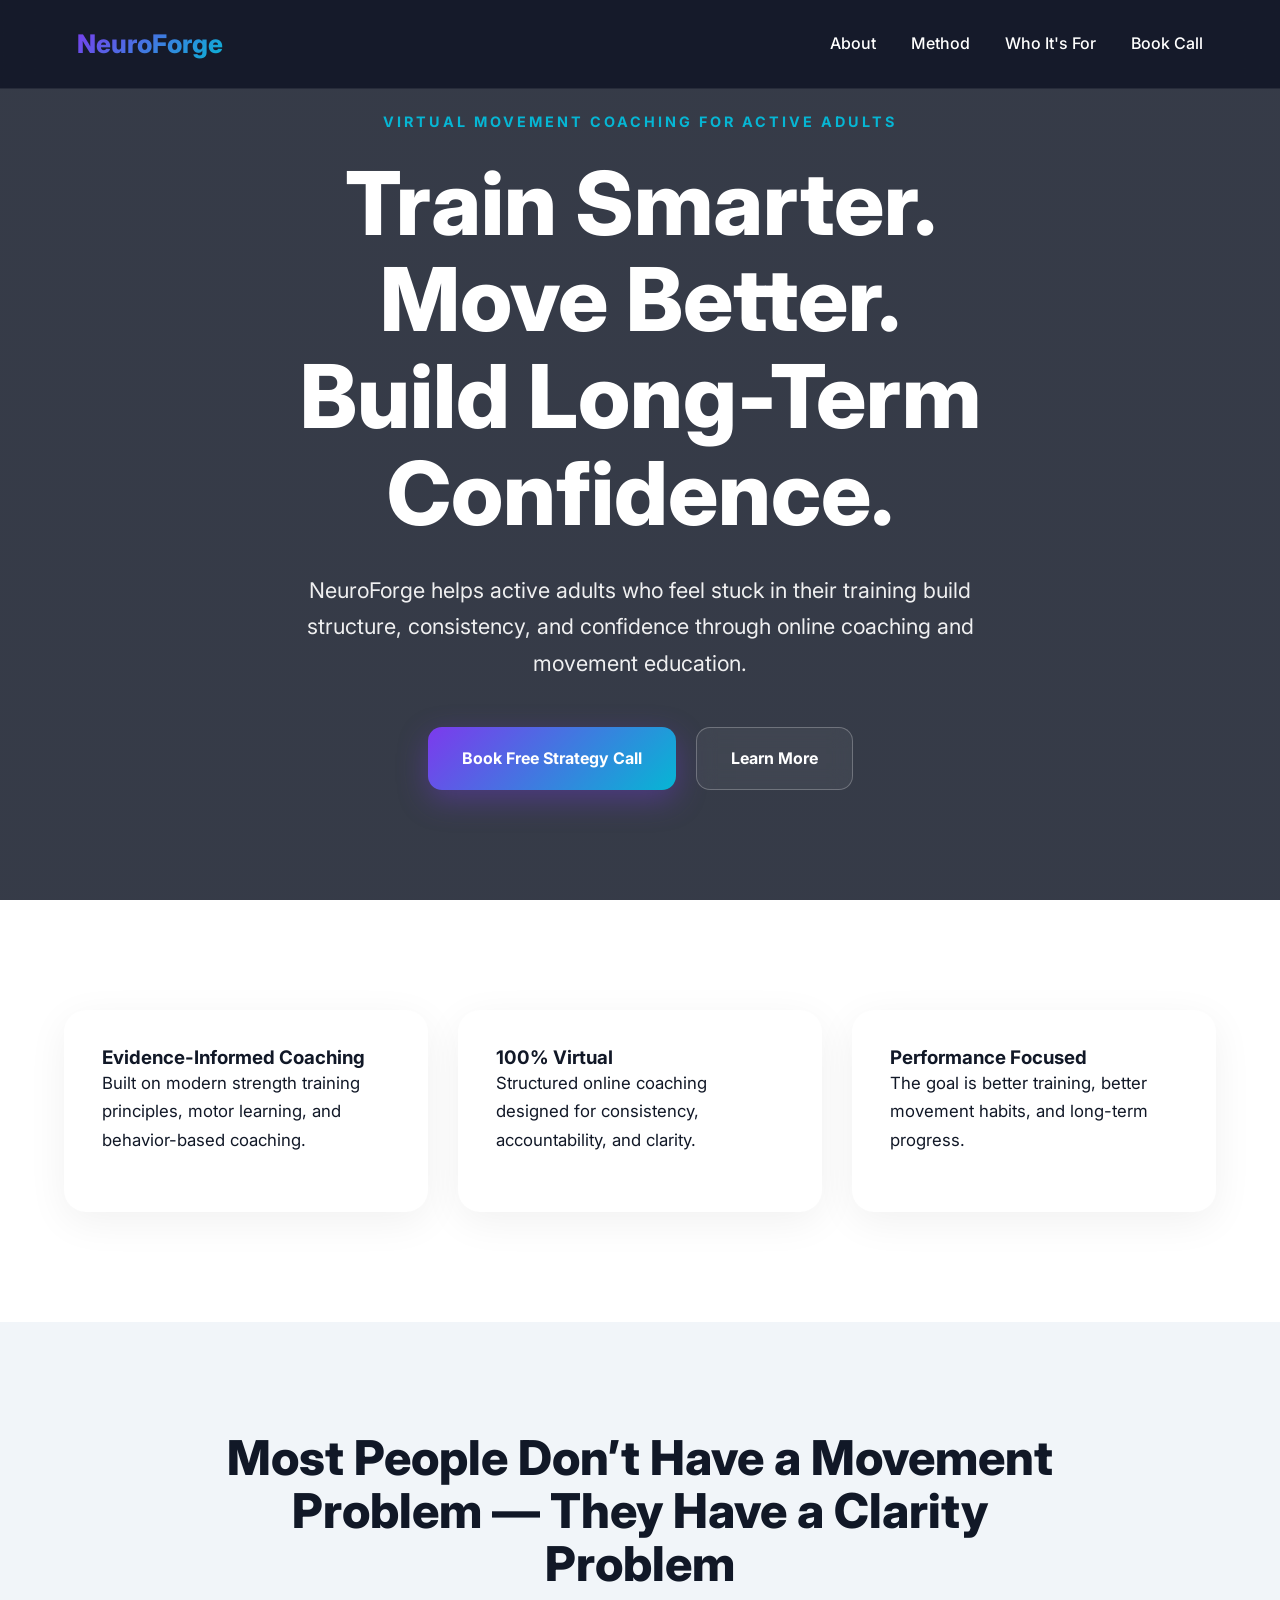
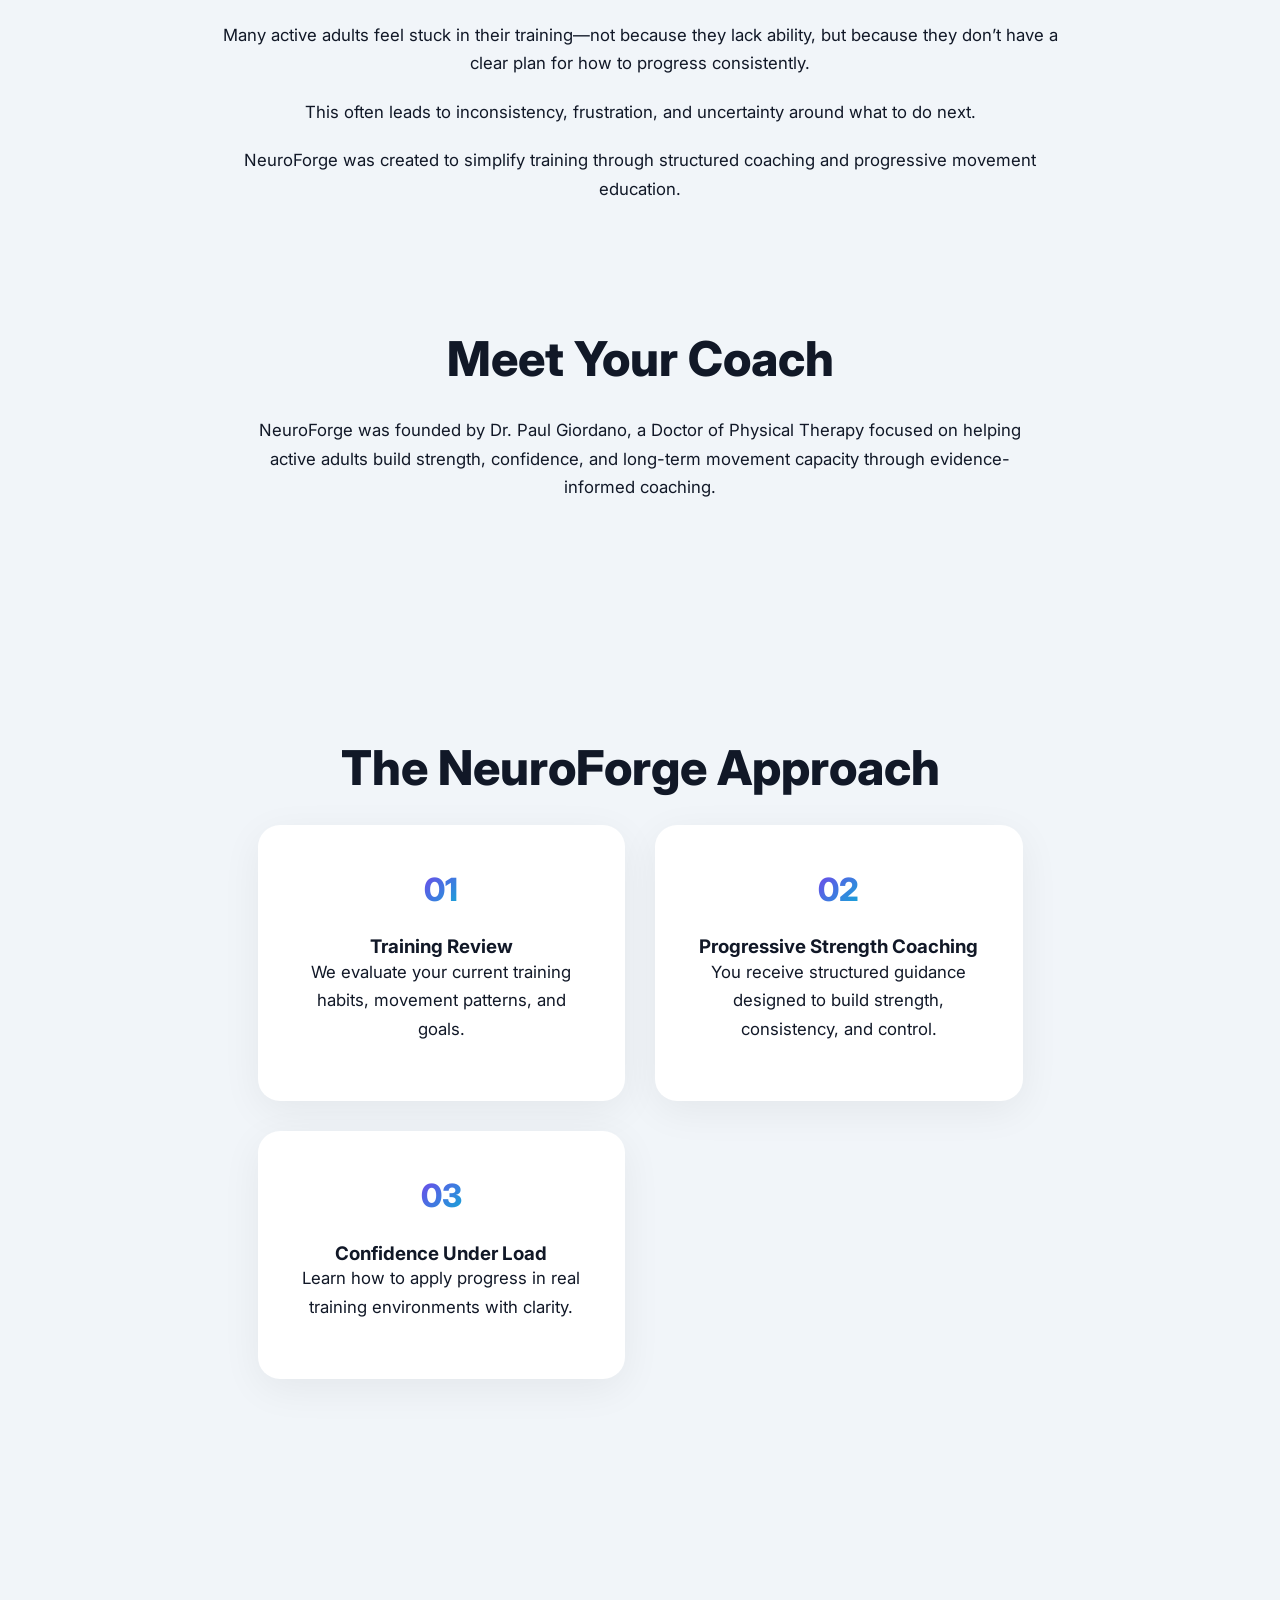
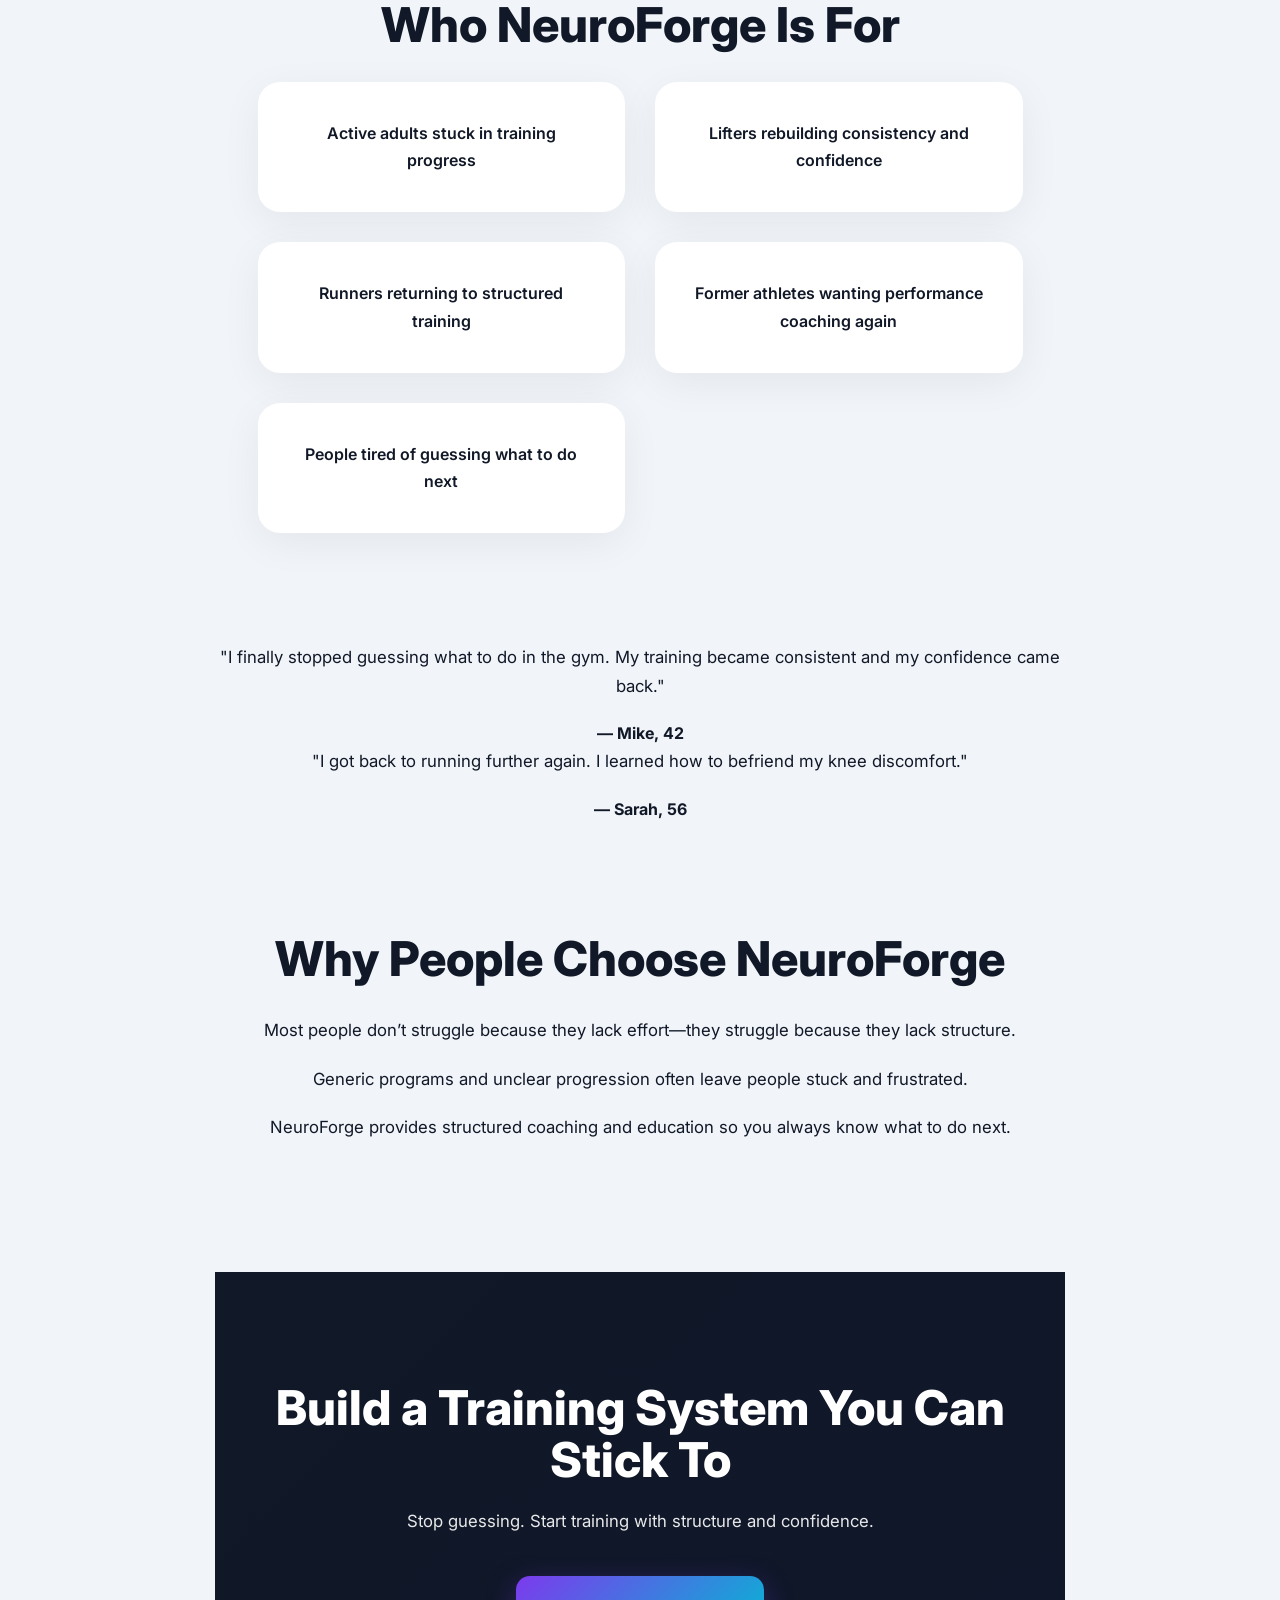
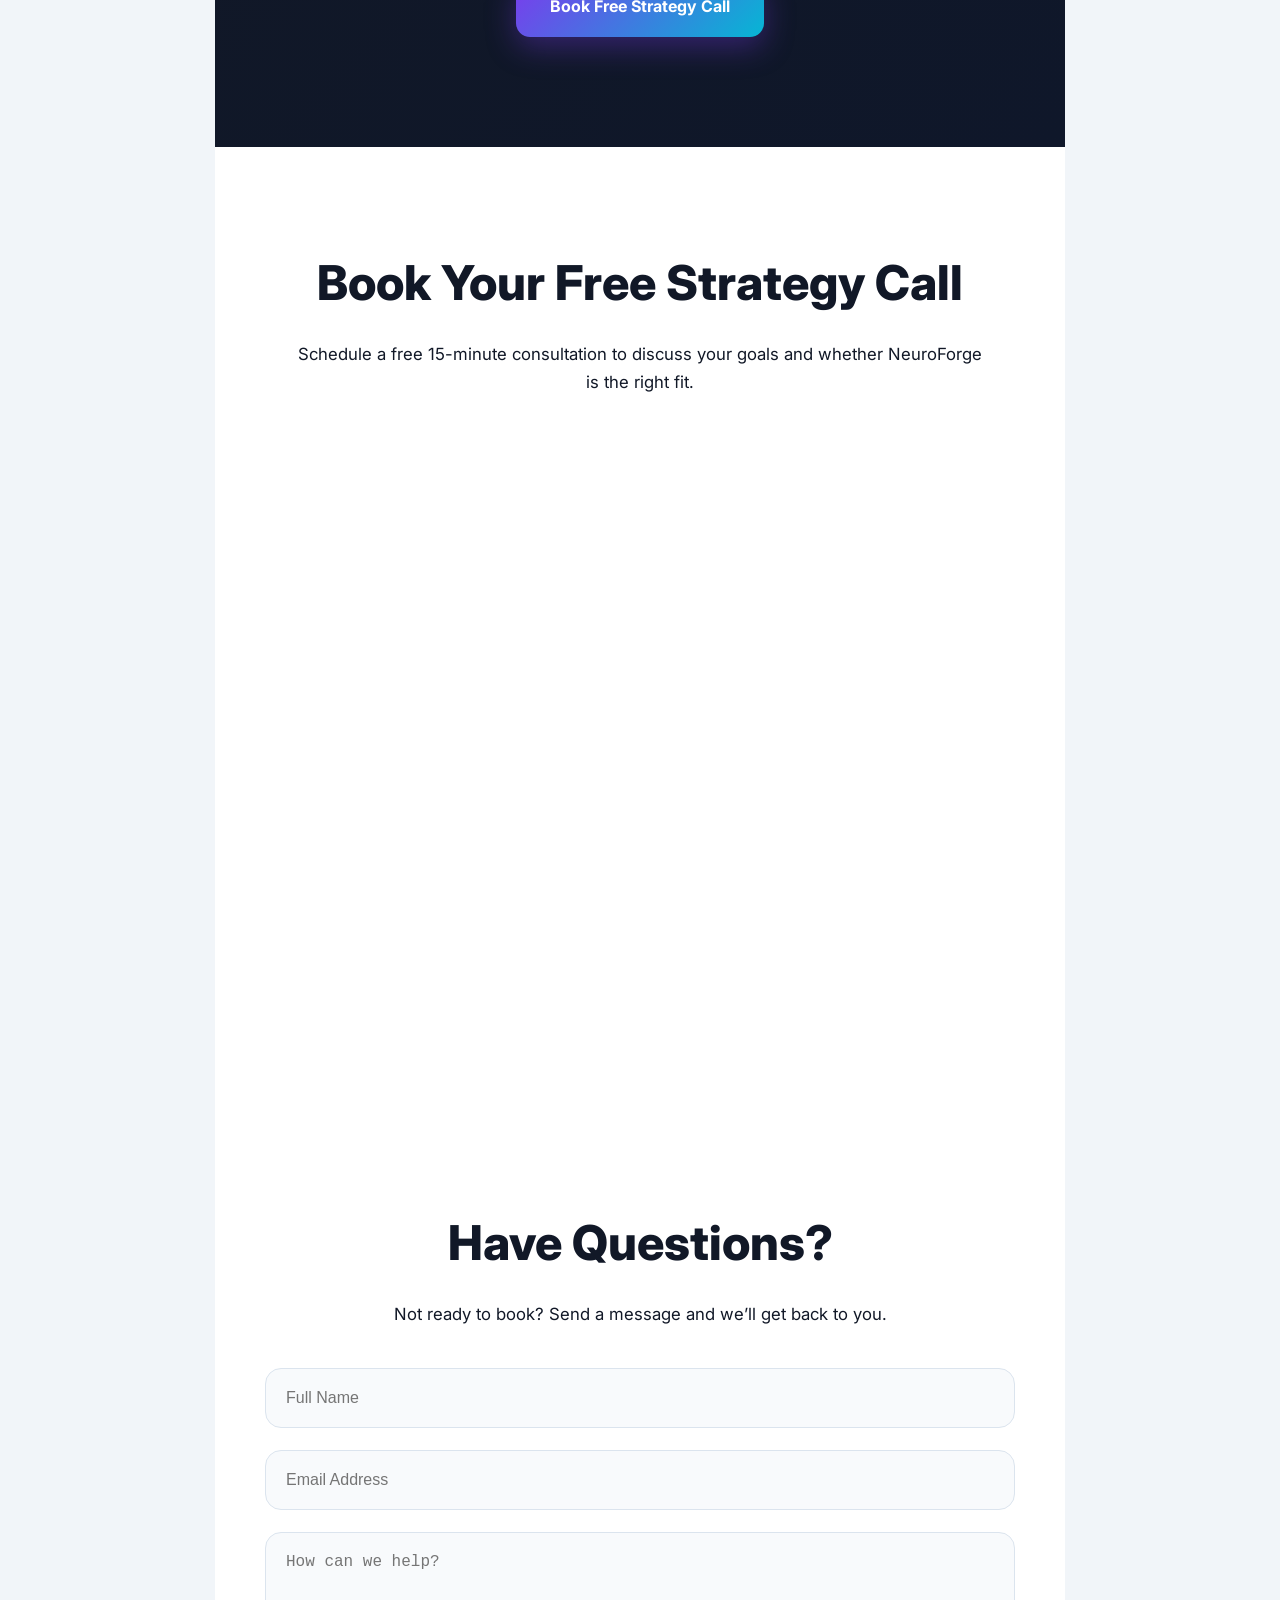
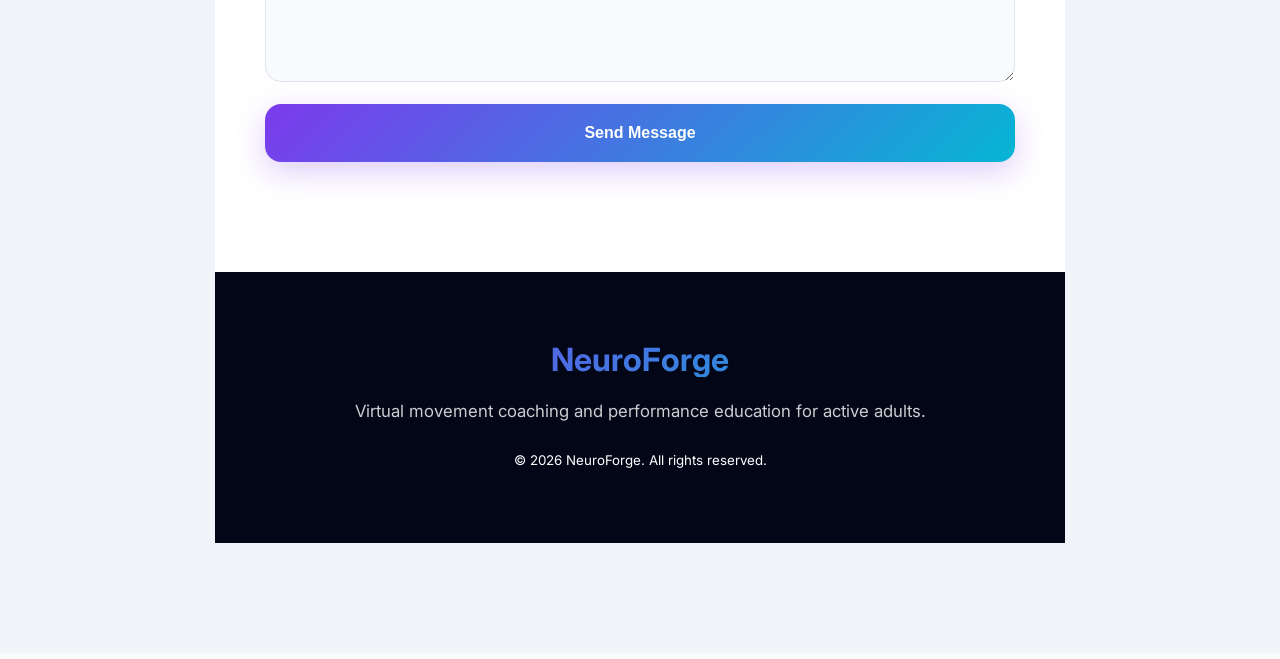
==== index.html @ 1419e25f "Update index.html" ====
<!DOCTYPE html>
<html lang="en">

<head>
  <link href="https://assets.calendly.com/assets/external/widget.css" rel="stylesheet">
  <script src="https://assets.calendly.com/assets/external/widget.js" type="text/javascript" async></script>

  <meta charset="UTF-8" />
  <meta name="viewport" content="width=device-width, initial-scale=1.0"/>

  <title>NeuroForge</title>
<meta
  name="description"
  content="Virtual movement coaching for active adults. Build strength, consistency, and confidence through evidence-informed online coaching with NeuroForge."
>
  <link rel="stylesheet" href="styles.css"/>
  <link rel="preconnect" href="https://fonts.googleapis.com">
  <link href="https://fonts.googleapis.com/css2?family=Inter:wght@300;400;500;600;700;800&display=swap" rel="stylesheet">
</head>

<body>

<!-- NAVBAR -->
<nav class="navbar">
  <div class="logo">NeuroForge</div>

  <ul class="nav-links">
    <li><a href="#about">About</a></li>
    <li><a href="#method">Method</a></li>
    <li><a href="#results">Who It's For</a></li>
    <li><a href="#contact">Book Call</a></li>
  </ul>
</nav>

<!-- HERO -->
<section class="hero">

  <div class="hero-content">

    <p class="hero-subtitle">
      VIRTUAL MOVEMENT COACHING FOR ACTIVE ADULTS
    </p>

    <h1>
      Train Smarter.<br>
      Move Better.<br>
      Build Long-Term Confidence.
    </h1>

    <p class="hero-text">
      NeuroForge helps active adults who feel stuck in their training build structure,
      consistency, and confidence through online coaching and movement education.
    </p>

    <div class="hero-buttons">

      <a href="#contact" class="primary-btn">
        Book Free Strategy Call
      </a>

      <a href="#method" class="secondary-btn">
        Learn More
      </a>

    </div>

  </div>

</section>

<!-- CREDIBILITY -->
<section class="credibility">

  <div class="container">

    <div class="credibility-grid">

      <div class="credibility-card">
        <h3>Evidence-Informed Coaching</h3>
        <p>Built on modern strength training principles, motor learning, and behavior-based coaching.</p>
      </div>

      <div class="credibility-card">
        <h3>100% Virtual</h3>
        <p>Structured online coaching designed for consistency, accountability, and clarity.</p>
      </div>

      <div class="credibility-card">
        <h3>Performance Focused</h3>
        <p>The goal is better training, better movement habits, and long-term progress.</p>
      </div>


</section>

<!-- ABOUT -->
<section class="about" id="about">

  <div class="container narrow">

    <h2>Most People Don’t Have a Movement Problem — They Have a Clarity Problem</h2>

    <p>
      Many active adults feel stuck in their training—not because they lack ability,
      but because they don’t have a clear plan for how to progress consistently.
    </p>

    <p>
      This often leads to inconsistency, frustration, and uncertainty around what to do next.
    </p>

    <p>
      NeuroForge was created to simplify training through structured coaching and progressive movement education.
    </p>
<section class="founder">

  <div class="container narrow">

    <h2>Meet Your Coach</h2>

    <p>
      NeuroForge was founded by Dr. Paul Giordano, a Doctor of Physical Therapy
      focused on helping active adults build strength, confidence, and long-term
      movement capacity through evidence-informed coaching.
    </p>

  </div>

</section>
  

<!-- METHOD -->
<section class="method" id="method">

  <div class="container">

    <h2>The NeuroForge Approach</h2>

    <div class="method-grid">

      <div class="method-card">
        <span>01</span>
        <h3>Training Review</h3>
        <p>We evaluate your current training habits, movement patterns, and goals.</p>
      </div>

      <div class="method-card">
        <span>02</span>
        <h3>Progressive Strength Coaching</h3>
        <p>You receive structured guidance designed to build strength, consistency, and control.</p>
      </div>

      <div class="method-card">
        <span>03</span>
        <h3>Confidence Under Load</h3>
        <p>Learn how to apply progress in real training environments with clarity.</p>
      </div>

    </div>

  </div>

</section>

<!-- WHO IT'S FOR -->
<section class="results" id="results">

  <div class="container">

    <h2>Who NeuroForge Is For</h2>

    <div class="results-grid">

      <div class="result-item">Active adults stuck in training progress</div>
      <div class="result-item">Lifters rebuilding consistency and confidence</div>
      <div class="result-item">Runners returning to structured training</div>
      <div class="result-item">Former athletes wanting performance coaching again</div>
      <div class="result-item">People tired of guessing what to do next</div>

    </div>

  </div>

</section>
<div class="testimonial">
  <p>
    "I finally stopped guessing what to do in the gym.
    My training became consistent and my confidence came back."
  </p>
  <strong>— Mike, 42</strong>
</div>
<div class="testimonial">
  <p>
    "I got back to running further again.
    I learned how to befriend my knee discomfort."
  </p>
  <strong>— Sarah, 56</strong>
</div> 
<!-- WHY NEUROFORGE -->
<section class="traditional">

  <div class="container narrow">

    <h2>Why People Choose NeuroForge</h2>

    <p>
      Most people don’t struggle because they lack effort—they struggle because they lack structure.
    </p>

    <p>
      Generic programs and unclear progression often leave people stuck and frustrated.
    </p>

    <p>
      NeuroForge provides structured coaching and education so you always know what to do next.
    </p>

  </div>

</section>

<!-- CTA -->
<section class="cta">

  <div class="container">

    <h2>Build a Training System You Can Stick To</h2>

    <p>Stop guessing. Start training with structure and confidence.</p>

    <a href="#contact" class="primary-btn">
      Book Free Strategy Call
    </a>

  </div>

</section>

<!-- CONTACT -->
<section class="contact" id="contact">

  <div class="container">

    <h2>Book Your Free Strategy Call</h2>

    <p class="contact-subtext">
      Schedule a free 15-minute consultation to discuss your goals and whether NeuroForge is the right fit.
    </p>

    <!-- Calendly Embed -->
    <div
      class="calendly-inline-widget"
      data-url="https://calendly.com/paulgiordanodpt/30min"
      style="min-width:320px;height:700px;">
    </div>

    <div style="margin-top:80px;">

      <h2>Have Questions?</h2>

      <p class="contact-subtext">
        Not ready to book? Send a message and we’ll get back to you.
      </p>

      <form
        class="contact-form"
        action="https://formspree.io/f/xwvjzwva"
        method="POST"
      >

        <input type="hidden" name="_subject" value="New NeuroForge Website Inquiry"/>

        <input type="text" name="name" placeholder="Full Name" required/>
        <input type="email" name="email" placeholder="Email Address" required/>
        <textarea name="message" rows="6" placeholder="How can we help?" required></textarea>

        <button type="submit">Send Message</button>

      </form>

    </div>

  </div>

</section>

<!-- FOOTER -->
<footer>

  <div class="container">

    <h3>NeuroForge</h3>

    <p>
      Virtual movement coaching and performance education for active adults.
    </p>

    <small>
      © 2026 NeuroForge. All rights reserved.
    </small>

  </div>

</footer>

<script src="script.js"></script>

</body>
</html>
---- styles.css ----
*{
  margin:0;
  padding:0;
  box-sizing:border-box;
}

:root{

  --bg:#0b1120;
  --bg-secondary:#111827;

  --text:#f8fafc;
  --text-dark:#111827;

  --primary:#7c3aed;
  --primary-light:#8b5cf6;

  --secondary:#06b6d4;

  --card:#ffffff;
  --border:rgba(255,255,255,0.08);

  --gradient:
    linear-gradient(
      135deg,
      #7c3aed 0%,
      #06b6d4 100%
    );

}

html{
  scroll-behavior:smooth;
}

body{
  font-family:'Inter',sans-serif;
  background:#f8fafc;
  color:var(--text-dark);
  line-height:1.7;
}

.container{
  width:90%;
  max-width:1200px;
  margin:auto;
}

.narrow{
  max-width:850px;
}

section{
  padding:110px 0;
}

h1,h2,h3{
  line-height:1.1;
}

h2{
  font-size:3rem;
  margin-bottom:30px;
  text-align:center;
  font-weight:800;
}

p{
  margin-bottom:20px;
  font-size:1.05rem;
}

/* NAVBAR */

.navbar{

  position:fixed;

  top:0;
  left:0;

  width:100%;

  padding:22px 6%;

  display:flex;
  justify-content:space-between;
  align-items:center;

  background:rgba(11,17,32,0.75);

  backdrop-filter:blur(16px);

  border-bottom:1px solid var(--border);

  z-index:1000;
}

.logo{

  font-size:1.6rem;
  font-weight:800;

  background:var(--gradient);

  -webkit-background-clip:text;
  -webkit-text-fill-color:transparent;
}

.nav-links{
  display:flex;
  list-style:none;
  gap:35px;
}

.nav-links a{

  text-decoration:none;

  color:white;

  font-weight:500;

  transition:0.3s;
}

.nav-links a:hover{
  color:#8b5cf6;
}

/* HERO */

.hero{

  min-height:100vh;

  background:
  linear-gradient(
    rgba(11,17,32,0.82),
    rgba(11,17,32,0.82)
  ),

  url('https://images.unsplash.com/photo-1517836357463-d25dfeac3438?q=80&w=2070&auto=format&fit=crop')
  center/cover no-repeat;

  display:flex;
  justify-content:center;
  align-items:center;

  text-align:center;

  color:white;

  padding:0 20px;
}

.hero-content{
  max-width:950px;
}

.hero-subtitle{

  color:#06b6d4;

  font-size:0.9rem;

  letter-spacing:3px;

  margin-bottom:20px;

  font-weight:700;
}

.hero h1{

  font-size:5.5rem;

  margin-bottom:30px;

  font-weight:800;
}

.hero-text{

  font-size:1.35rem;

  max-width:760px;

  margin:auto;

  margin-bottom:45px;

  opacity:0.92;
}

/* BUTTONS */

.hero-buttons{
  display:flex;
  justify-content:center;
  gap:20px;
  flex-wrap:wrap;
}

.primary-btn,
.secondary-btn{

  padding:17px 34px;

  border-radius:14px;

  text-decoration:none;

  font-weight:700;

  transition:all 0.3s ease;

  display:inline-flex;
  align-items:center;
  justify-content:center;

  position:relative;

  overflow:hidden;
}

.primary-btn{

  background:var(--gradient);

  color:white;

  box-shadow:
    0 10px 30px rgba(124,58,237,0.35);
}

.primary-btn:hover{

  transform:translateY(-4px);

  box-shadow:
    0 15px 40px rgba(124,58,237,0.45);
}

.secondary-btn{

  border:1px solid rgba(255,255,255,0.25);

  color:white;

  background:rgba(255,255,255,0.05);

  backdrop-filter:blur(10px);
}

.secondary-btn:hover{

  background:rgba(255,255,255,0.12);

  transform:translateY(-3px);
}

/* CARDS */

.credibility{
  background:white;
}

.credibility-grid,
.method-grid,
.results-grid{

  display:grid;

  gap:30px;
}

.credibility-grid,
.method-grid{

  grid-template-columns:
  repeat(auto-fit,minmax(280px,1fr));
}

.credibility-card,
.method-card,
.result-item{

  background:white;

  padding:38px;

  border-radius:22px;

  box-shadow:
    0 10px 40px rgba(0,0,0,0.06);

  transition:0.35s ease;
}

.credibility-card:hover,
.method-card:hover,
.result-item:hover{

  transform:translateY(-8px);

  box-shadow:
    0 20px 60px rgba(0,0,0,0.1);
}

.method-card span{

  display:inline-block;

  margin-bottom:20px;

  font-size:2rem;

  font-weight:800;

  background:var(--gradient);

  -webkit-background-clip:text;
  -webkit-text-fill-color:transparent;
}

/* ABOUT */

.about,
.traditional{

  background:#f1f5f9;

  text-align:center;
}

/* RESULTS */

.results-grid{

  grid-template-columns:
  repeat(auto-fit,minmax(300px,1fr));
}

.result-item{

  font-weight:600;

  text-align:center;
}

/* CTA */

.cta{

  background:
  linear-gradient(
    135deg,
    #111827,
    #0f172a
  );

  color:white;

  text-align:center;
}

.cta h2{
  margin-bottom:20px;
}

.cta p{

  max-width:700px;

  margin:auto;

  margin-bottom:40px;

  opacity:0.9;
}

/* CONTACT */

.contact{
  background:white;
}

.contact-subtext{

  text-align:center;

  max-width:700px;

  margin:auto;

  margin-bottom:40px;
}

.contact-form{

  max-width:750px;

  margin:auto;

  display:flex;

  flex-direction:column;

  gap:22px;
}

.contact-form input,
.contact-form textarea{

  padding:20px;

  border-radius:16px;

  border:1px solid #dbe4ee;

  font-size:1rem;

  transition:0.3s;

  background:#f8fafc;
}

.contact-form input:focus,
.contact-form textarea:focus{

  outline:none;

  border-color:#7c3aed;

  box-shadow:
    0 0 0 4px rgba(124,58,237,0.15);
}

.contact-form button{

  padding:20px;

  border:none;

  border-radius:16px;

  background:var(--gradient);

  color:white;

  font-size:1rem;

  font-weight:700;

  cursor:pointer;

  transition:0.3s;

  box-shadow:
    0 10px 30px rgba(124,58,237,0.25);
}

.contact-form button:hover{

  transform:translateY(-3px);

  box-shadow:
    0 18px 40px rgba(124,58,237,0.35);
}

/* FOOTER */

footer{

  background:#020617;

  color:white;

  text-align:center;

  padding:70px 20px;
}

footer h3{

  font-size:2rem;

  margin-bottom:20px;

  background:var(--gradient);

  -webkit-background-clip:text;
  -webkit-text-fill-color:transparent;
}

footer p{

  max-width:700px;

  margin:auto;

  margin-bottom:20px;

  opacity:0.8;
}

/* MOBILE */

@media(max-width:768px){

  .hero h1{
    font-size:3.3rem;
  }

  h2{
    font-size:2.3rem;
  }

  .nav-links{
    display:none;
  }

  .hero-text{
    font-size:1.1rem;
  }

  section{
    padding:90px 0;
  }

}
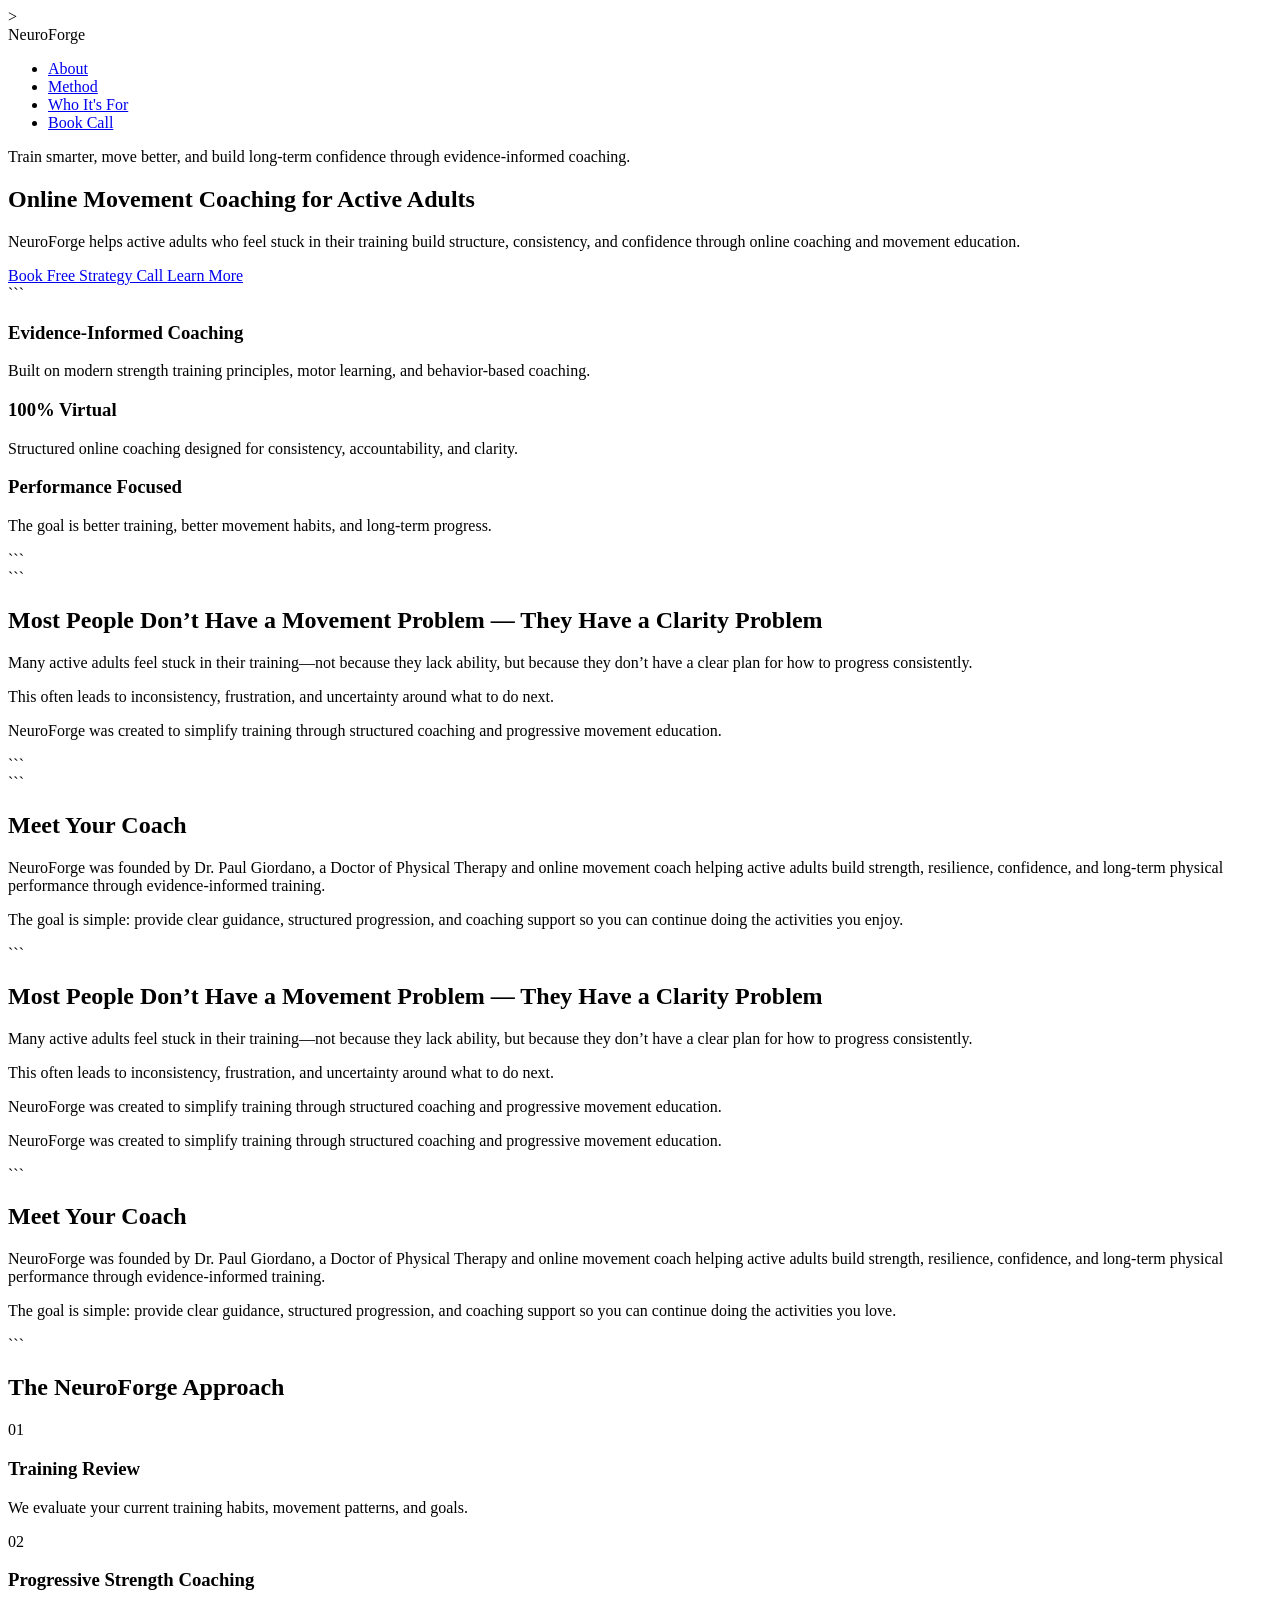
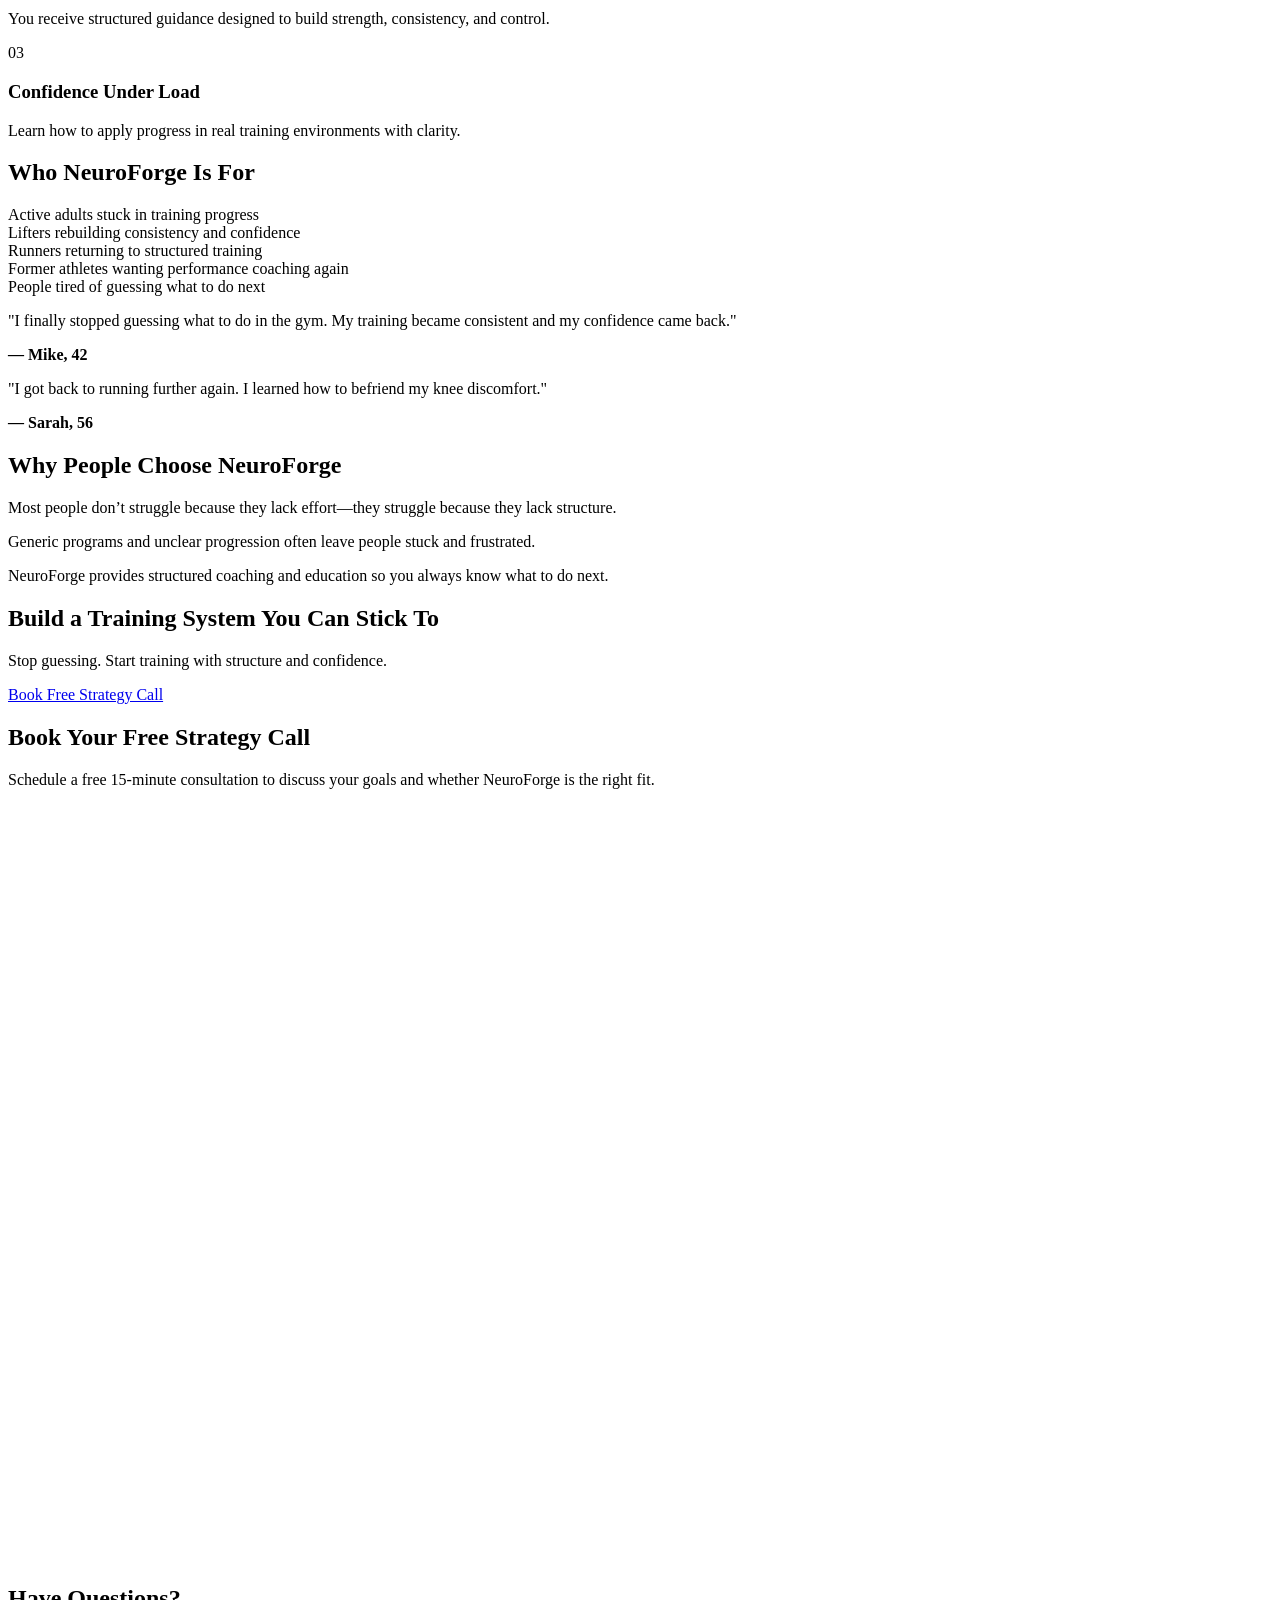
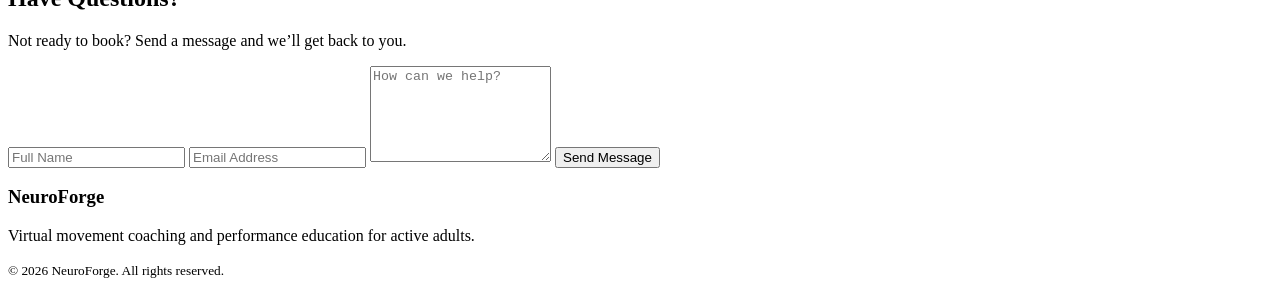
==== commit 9233fe45: "Update index.html" ====
--- a/index.html
+++ b/index.html
@@ -1,22 +1,32 @@
 <!DOCTYPE html>
 <html lang="en">
 
-<head>
-  <link href="https://assets.calendly.com/assets/external/widget.css" rel="stylesheet">
-  <script src="https://assets.calendly.com/assets/external/widget.js" type="text/javascript" async></script>
-
-  <meta charset="UTF-8" />
-  <meta name="viewport" content="width=device-width, initial-scale=1.0"/>
-
-  <title>NeuroForge</title>
+<title>NeuroForge | Online Movement Coaching for Active Adults</title>
+
 <meta
-  name="description"
-  content="Virtual movement coaching for active adults. Build strength, consistency, and confidence through evidence-informed online coaching with NeuroForge."
+name="description"
+content="Online movement coaching for active adults. Build strength, consistency, confidence, and long-term performance through evidence-informed coaching."
+
 >
-  <link rel="stylesheet" href="styles.css"/>
-  <link rel="preconnect" href="https://fonts.googleapis.com">
-  <link href="https://fonts.googleapis.com/css2?family=Inter:wght@300;400;500;600;700;800&display=swap" rel="stylesheet">
-</head>
+
+<meta
+name="keywords"
+content="online movement coaching, virtual movement coach, online strength coaching, active adults, movement education, performance coaching, mobility coaching"
+
+>
+
+<meta name="author" content="Dr. Paul Giordano">
+
+<meta property="og:title" content="NeuroForge | Online Movement Coaching for Active Adults">
+
+<meta
+property="og:description"
+content="Build strength, consistency, and confidence through evidence-informed online coaching."
+
+>
+
+<meta property="og:type" content="website">
+>
 
 <body>
 
@@ -36,16 +46,14 @@
 <section class="hero">
 
   <div class="hero-content">
-
-    <p class="hero-subtitle">
-      VIRTUAL MOVEMENT COACHING FOR ACTIVE ADULTS
-    </p>
-
-    <h1>
-      Train Smarter.<br>
-      Move Better.<br>
-      Build Long-Term Confidence.
-    </h1>
+    
+<p class="hero-text">
+Train smarter, move better, and build long-term confidence through evidence-informed coaching.
+</p>
+
+   <h1>
+Online Movement Coaching for Active Adults
+</h1>
 
     <p class="hero-text">
       NeuroForge helps active adults who feel stuck in their training build structure,
@@ -69,27 +77,86 @@
 </section>
 
 <!-- CREDIBILITY -->
+
 <section class="credibility">
 
   <div class="container">
 
-    <div class="credibility-grid">
-
-      <div class="credibility-card">
-        <h3>Evidence-Informed Coaching</h3>
-        <p>Built on modern strength training principles, motor learning, and behavior-based coaching.</p>
-      </div>
-
-      <div class="credibility-card">
-        <h3>100% Virtual</h3>
-        <p>Structured online coaching designed for consistency, accountability, and clarity.</p>
-      </div>
-
-      <div class="credibility-card">
-        <h3>Performance Focused</h3>
-        <p>The goal is better training, better movement habits, and long-term progress.</p>
-      </div>
-
+```
+<div class="credibility-grid">
+
+  <div class="credibility-card">
+    <h3>Evidence-Informed Coaching</h3>
+    <p>Built on modern strength training principles, motor learning, and behavior-based coaching.</p>
+  </div>
+
+  <div class="credibility-card">
+    <h3>100% Virtual</h3>
+    <p>Structured online coaching designed for consistency, accountability, and clarity.</p>
+  </div>
+
+  <div class="credibility-card">
+    <h3>Performance Focused</h3>
+    <p>The goal is better training, better movement habits, and long-term progress.</p>
+  </div>
+
+</div>
+```
+
+  </div>
+
+</section>
+
+<!-- ABOUT -->
+
+<section class="about" id="about">
+
+  <div class="container narrow">
+
+```
+<h2>Most People Don’t Have a Movement Problem — They Have a Clarity Problem</h2>
+
+<p>
+  Many active adults feel stuck in their training—not because they lack ability,
+  but because they don’t have a clear plan for how to progress consistently.
+</p>
+
+<p>
+  This often leads to inconsistency, frustration, and uncertainty around what to do next.
+</p>
+
+<p>
+  NeuroForge was created to simplify training through structured coaching and progressive movement education.
+</p>
+```
+
+  </div>
+
+</section>
+
+<!-- FOUNDER -->
+
+<section class="founder">
+
+  <div class="container narrow">
+
+```
+<h2>Meet Your Coach</h2>
+
+<p>
+  NeuroForge was founded by Dr. Paul Giordano, a Doctor of Physical Therapy
+  and online movement coach helping active adults build strength,
+  resilience, confidence, and long-term physical performance through
+  evidence-informed training.
+</p>
+
+<p>
+  The goal is simple: provide clear guidance, structured progression,
+  and coaching support so you can continue doing the activities you enjoy.
+</p>
+```
+
+  </div>
 
 </section>
 
@@ -116,17 +183,40 @@
 
   <div class="container narrow">
 
-    <h2>Meet Your Coach</h2>
-
-    <p>
-      NeuroForge was founded by Dr. Paul Giordano, a Doctor of Physical Therapy
-      focused on helping active adults build strength, confidence, and long-term
-      movement capacity through evidence-informed coaching.
-    </p>
-
-  </div>
-
-</section>
+ <p>
+  NeuroForge was created to simplify training through structured coaching and progressive movement education.
+</p>
+
+</div>
+
+</section>
+
+<!-- FOUNDER -->
+
+<section class="founder">
+
+  <div class="container narrow">
+
+```
+<h2>Meet Your Coach</h2>
+
+<p>
+  NeuroForge was founded by Dr. Paul Giordano, a Doctor of Physical Therapy
+  and online movement coach helping active adults build strength,
+  resilience, confidence, and long-term physical performance through
+  evidence-informed training.
+</p>
+
+<p>
+  The goal is simple: provide clear guidance, structured progression,
+  and coaching support so you can continue doing the activities you love.
+</p>
+```
+
+  </div>
+
+</section>
+
   
 
 <!-- METHOD -->
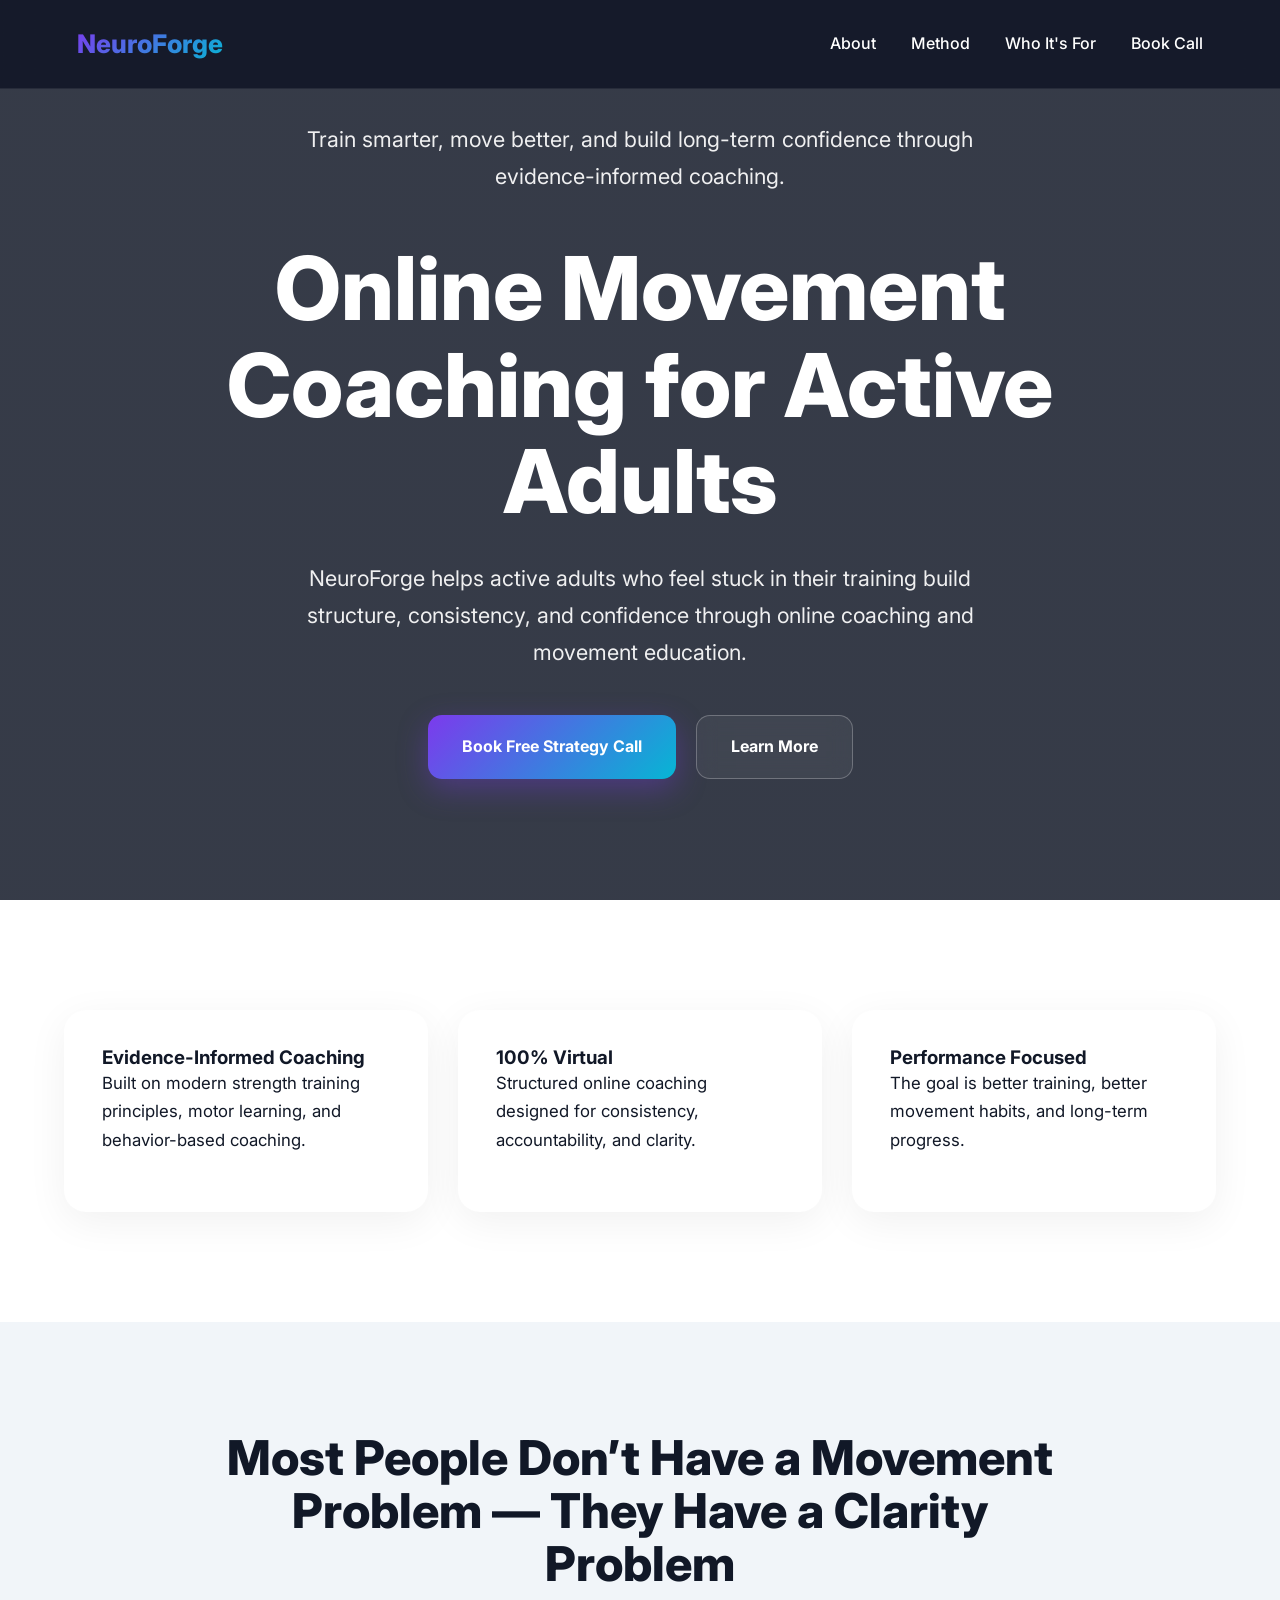
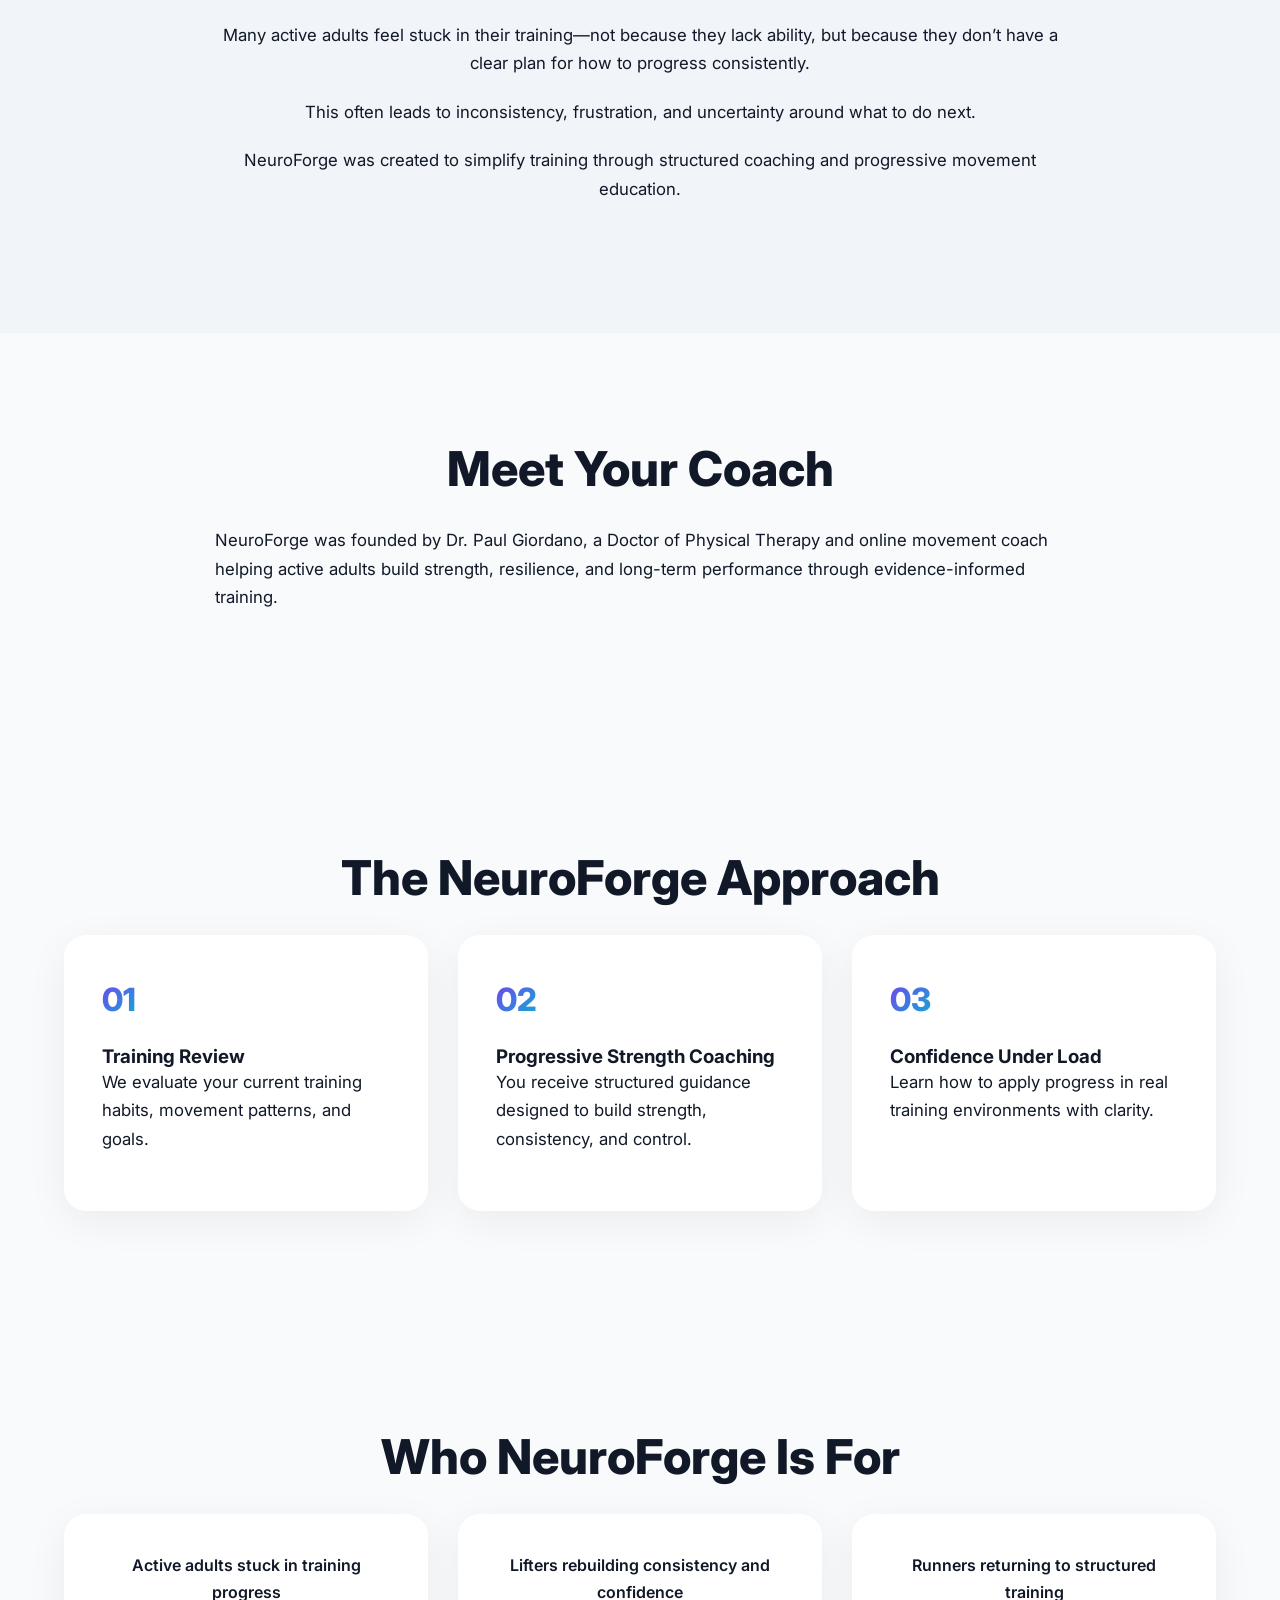
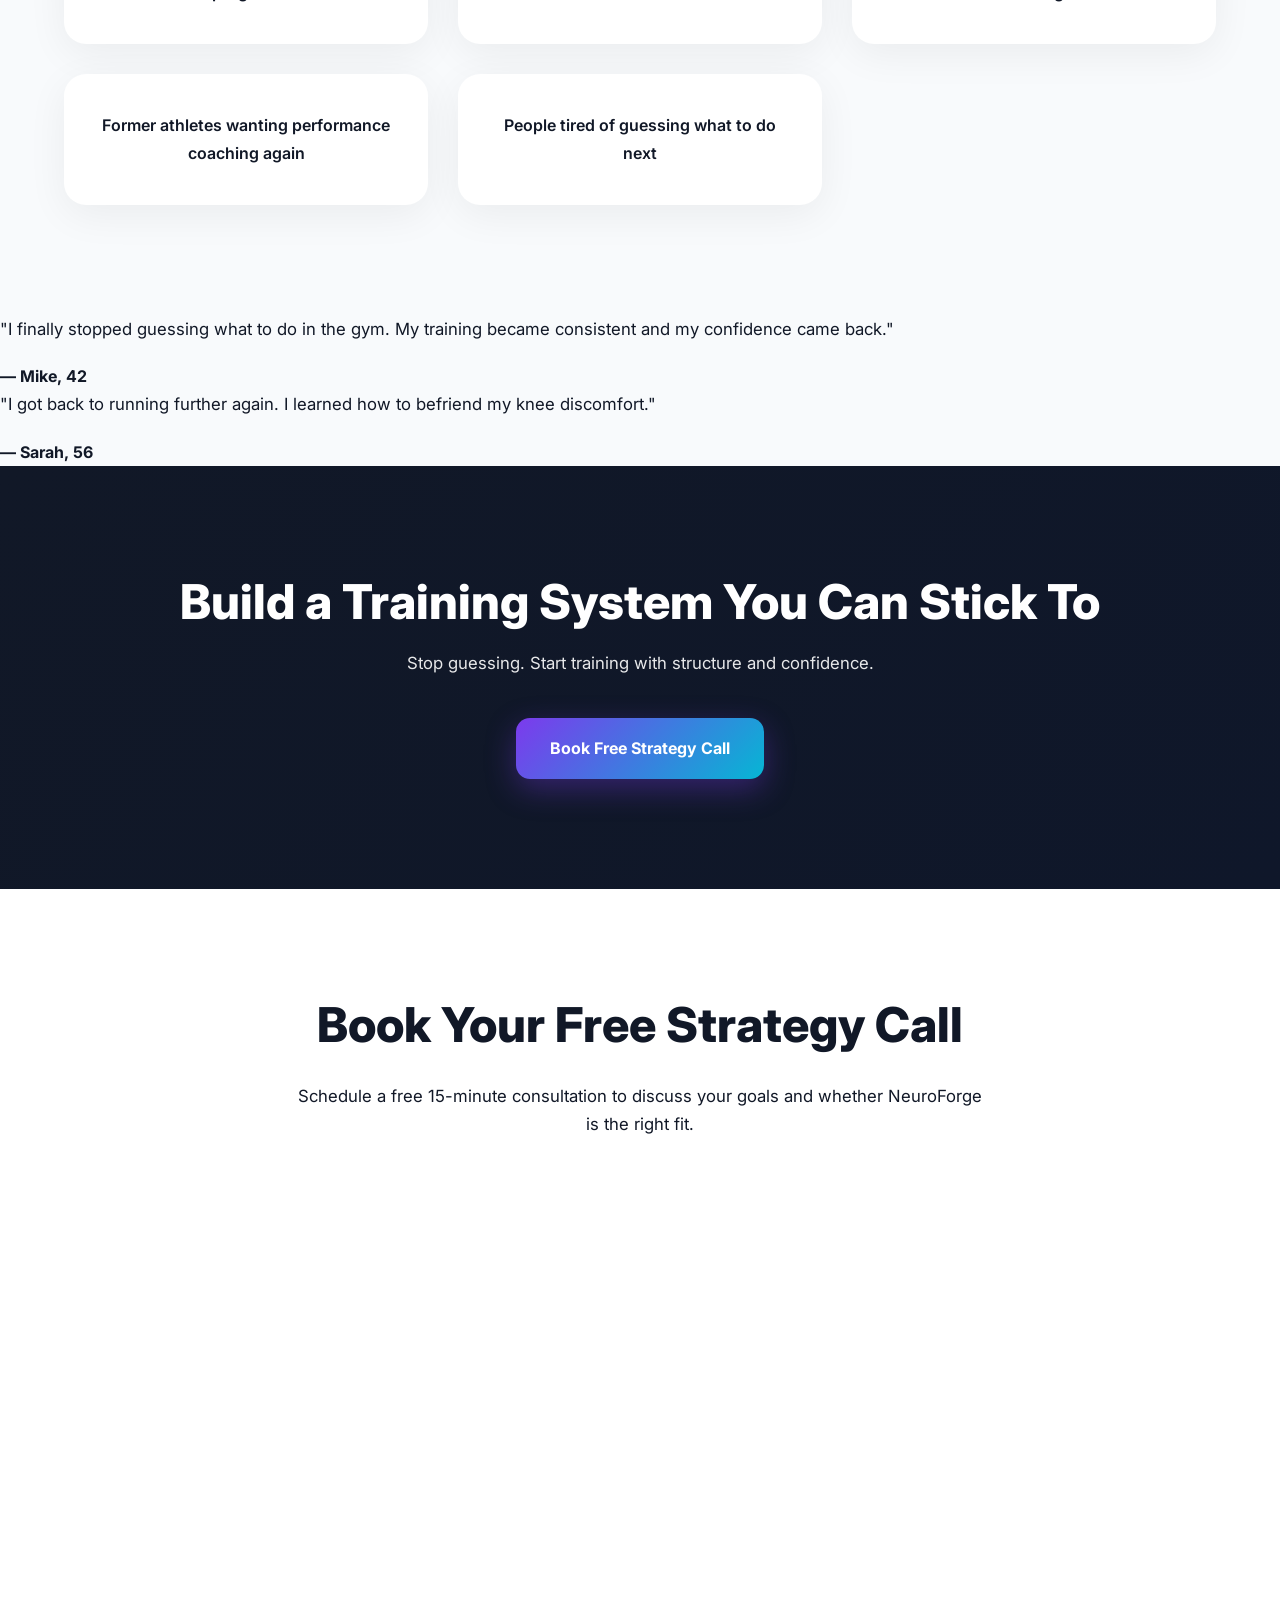
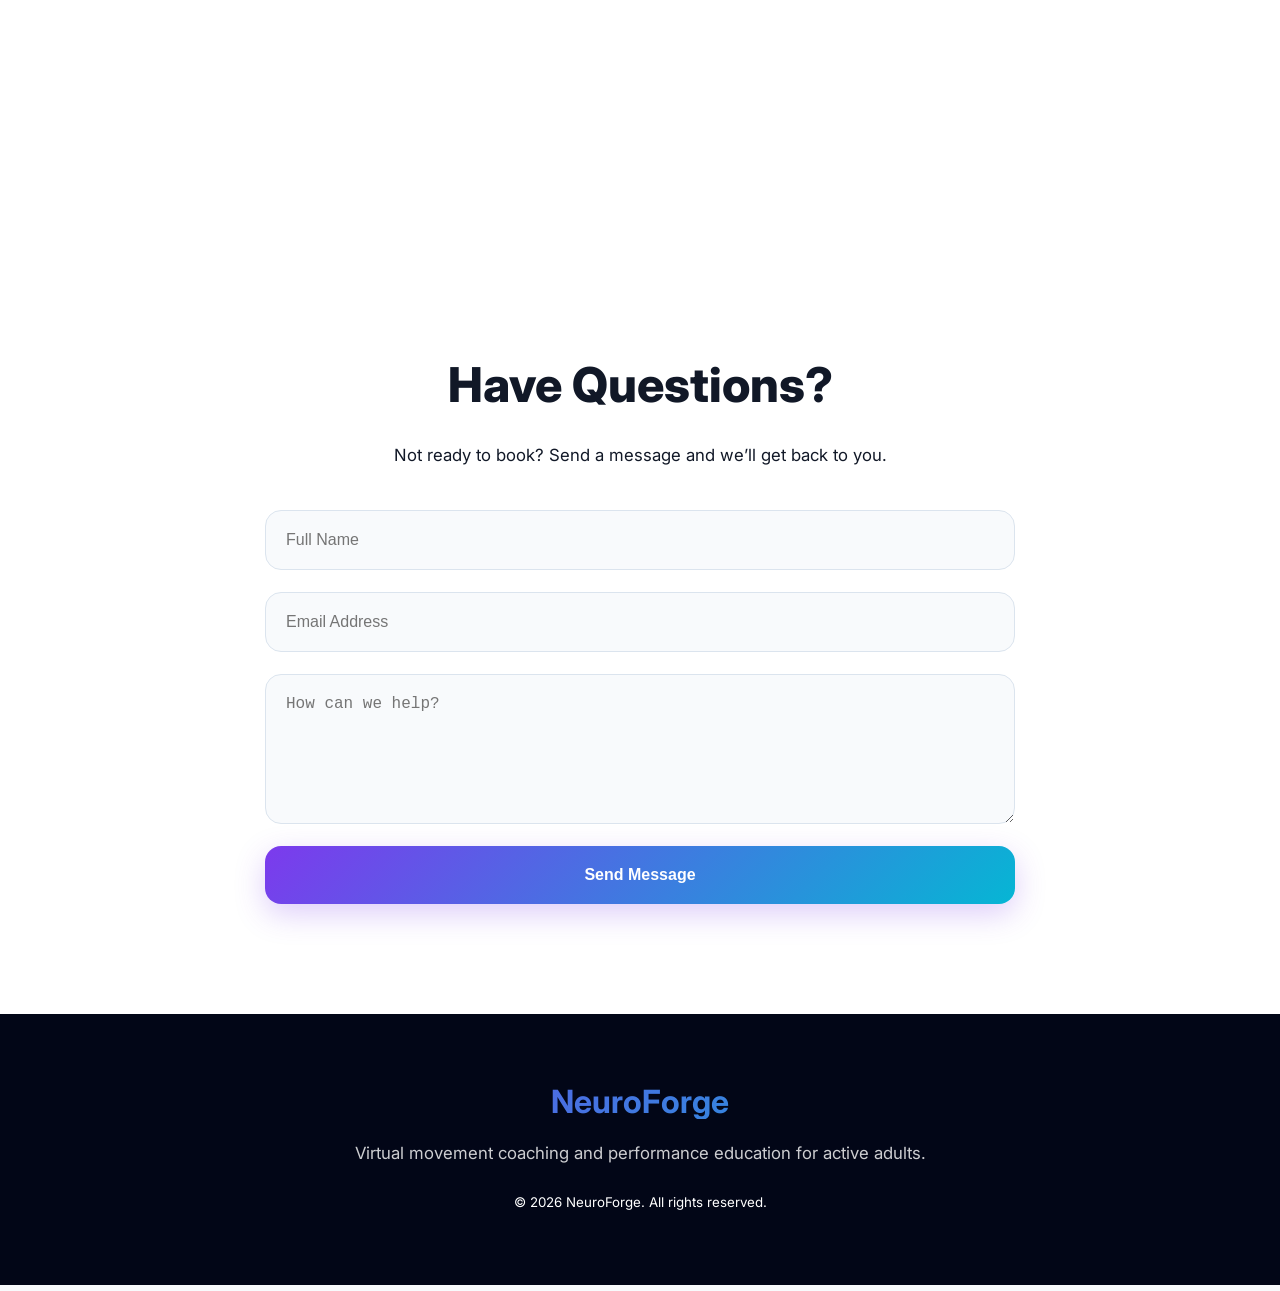
==== commit e67156cf: "Update index.html" ====
--- a/index.html
+++ b/index.html
@@ -1,39 +1,38 @@
 <!DOCTYPE html>
 <html lang="en">
 
-<title>NeuroForge | Online Movement Coaching for Active Adults</title>
-
-<meta
-name="description"
-content="Online movement coaching for active adults. Build strength, consistency, confidence, and long-term performance through evidence-informed coaching."
-
->
-
-<meta
-name="keywords"
-content="online movement coaching, virtual movement coach, online strength coaching, active adults, movement education, performance coaching, mobility coaching"
-
->
-
-<meta name="author" content="Dr. Paul Giordano">
-
-<meta property="og:title" content="NeuroForge | Online Movement Coaching for Active Adults">
-
-<meta
-property="og:description"
-content="Build strength, consistency, and confidence through evidence-informed online coaching."
-
->
-
-<meta property="og:type" content="website">
->
+<head>
+  <meta charset="UTF-8" />
+  <meta name="viewport" content="width=device-width, initial-scale=1.0"/>
+
+  <title>NeuroForge | Online Movement Coaching for Active Adults</title>
+
+  <meta name="description" content="Online movement coaching for active adults. Build strength, consistency, confidence, and long-term performance through evidence-informed coaching." />
+
+  <meta name="keywords" content="online movement coaching, virtual movement coach, online strength coaching, active adults, movement education, performance coaching, mobility coaching" />
+
+  <meta name="author" content="Dr. Paul Giordano" />
+
+  <!-- Open Graph (social sharing) -->
+  <meta property="og:title" content="NeuroForge | Online Movement Coaching for Active Adults" />
+  <meta property="og:description" content="Build strength, consistency, and confidence through evidence-informed online coaching." />
+  <meta property="og:type" content="website" />
+
+  <link rel="stylesheet" href="styles.css"/>
+
+  <link rel="preconnect" href="https://fonts.googleapis.com">
+  <link href="https://fonts.googleapis.com/css2?family=Inter:wght@300;400;500;600;700;800&display=swap" rel="stylesheet">
+
+  <!-- Calendly -->
+  <link href="https://assets.calendly.com/assets/external/widget.css" rel="stylesheet">
+  <script src="https://assets.calendly.com/assets/external/widget.js" async></script>
+</head>
 
 <body>
 
 <!-- NAVBAR -->
 <nav class="navbar">
   <div class="logo">NeuroForge</div>
-
   <ul class="nav-links">
     <li><a href="#about">About</a></li>
     <li><a href="#method">Method</a></li>
@@ -44,16 +43,13 @@
 
 <!-- HERO -->
 <section class="hero">
-
   <div class="hero-content">
-    
-<p class="hero-text">
-Train smarter, move better, and build long-term confidence through evidence-informed coaching.
-</p>
-
-   <h1>
-Online Movement Coaching for Active Adults
-</h1>
+
+    <p class="hero-text">
+      Train smarter, move better, and build long-term confidence through evidence-informed coaching.
+    </p>
+
+    <h1>Online Movement Coaching for Active Adults</h1>
 
     <p class="hero-text">
       NeuroForge helps active adults who feel stuck in their training build structure,
@@ -61,108 +57,41 @@
     </p>
 
     <div class="hero-buttons">
-
-      <a href="#contact" class="primary-btn">
-        Book Free Strategy Call
-      </a>
-
-      <a href="#method" class="secondary-btn">
-        Learn More
-      </a>
-
-    </div>
-
-  </div>
-
+      <a href="#contact" class="primary-btn">Book Free Strategy Call</a>
+      <a href="#method" class="secondary-btn">Learn More</a>
+    </div>
+
+  </div>
 </section>
 
 <!-- CREDIBILITY -->
-
 <section class="credibility">
-
-  <div class="container">
-
-```
-<div class="credibility-grid">
-
-  <div class="credibility-card">
-    <h3>Evidence-Informed Coaching</h3>
-    <p>Built on modern strength training principles, motor learning, and behavior-based coaching.</p>
-  </div>
-
-  <div class="credibility-card">
-    <h3>100% Virtual</h3>
-    <p>Structured online coaching designed for consistency, accountability, and clarity.</p>
-  </div>
-
-  <div class="credibility-card">
-    <h3>Performance Focused</h3>
-    <p>The goal is better training, better movement habits, and long-term progress.</p>
-  </div>
-
-</div>
-```
-
-  </div>
-
-</section>
-
-<!-- ABOUT -->
-
-<section class="about" id="about">
-
-  <div class="container narrow">
-
-```
-<h2>Most People Don’t Have a Movement Problem — They Have a Clarity Problem</h2>
-
-<p>
-  Many active adults feel stuck in their training—not because they lack ability,
-  but because they don’t have a clear plan for how to progress consistently.
-</p>
-
-<p>
-  This often leads to inconsistency, frustration, and uncertainty around what to do next.
-</p>
-
-<p>
-  NeuroForge was created to simplify training through structured coaching and progressive movement education.
-</p>
-```
-
-  </div>
-
-</section>
-
-<!-- FOUNDER -->
-
-<section class="founder">
-
-  <div class="container narrow">
-
-```
-<h2>Meet Your Coach</h2>
-
-<p>
-  NeuroForge was founded by Dr. Paul Giordano, a Doctor of Physical Therapy
-  and online movement coach helping active adults build strength,
-  resilience, confidence, and long-term physical performance through
-  evidence-informed training.
-</p>
-
-<p>
-  The goal is simple: provide clear guidance, structured progression,
-  and coaching support so you can continue doing the activities you enjoy.
-</p>
-```
-
-  </div>
-
+  <div class="container">
+
+    <div class="credibility-grid">
+
+      <div class="credibility-card">
+        <h3>Evidence-Informed Coaching</h3>
+        <p>Built on modern strength training principles, motor learning, and behavior-based coaching.</p>
+      </div>
+
+      <div class="credibility-card">
+        <h3>100% Virtual</h3>
+        <p>Structured online coaching designed for consistency, accountability, and clarity.</p>
+      </div>
+
+      <div class="credibility-card">
+        <h3>Performance Focused</h3>
+        <p>The goal is better training, better movement habits, and long-term progress.</p>
+      </div>
+
+    </div>
+
+  </div>
 </section>
 
 <!-- ABOUT -->
 <section class="about" id="about">
-
   <div class="container narrow">
 
     <h2>Most People Don’t Have a Movement Problem — They Have a Clarity Problem</h2>
@@ -179,49 +108,25 @@
     <p>
       NeuroForge was created to simplify training through structured coaching and progressive movement education.
     </p>
+
+  </div>
+</section>
+
+<!-- FOUNDER -->
 <section class="founder">
-
   <div class="container narrow">
 
- <p>
-  NeuroForge was created to simplify training through structured coaching and progressive movement education.
-</p>
-
-</div>
-
-</section>
-
-<!-- FOUNDER -->
-
-<section class="founder">
-
-  <div class="container narrow">
-
-```
-<h2>Meet Your Coach</h2>
-
-<p>
-  NeuroForge was founded by Dr. Paul Giordano, a Doctor of Physical Therapy
-  and online movement coach helping active adults build strength,
-  resilience, confidence, and long-term physical performance through
-  evidence-informed training.
-</p>
-
-<p>
-  The goal is simple: provide clear guidance, structured progression,
-  and coaching support so you can continue doing the activities you love.
-</p>
-```
-
-  </div>
-
-</section>
-
-  
+    <h2>Meet Your Coach</h2>
+
+    <p>
+      NeuroForge was founded by Dr. Paul Giordano, a Doctor of Physical Therapy and online movement coach helping active adults build strength, resilience, and long-term performance through evidence-informed training.
+    </p>
+
+  </div>
+</section>
 
 <!-- METHOD -->
 <section class="method" id="method">
-
   <div class="container">
 
     <h2>The NeuroForge Approach</h2>
@@ -249,86 +154,50 @@
     </div>
 
   </div>
-
 </section>
 
 <!-- WHO IT'S FOR -->
 <section class="results" id="results">
-
   <div class="container">
 
     <h2>Who NeuroForge Is For</h2>
 
     <div class="results-grid">
-
       <div class="result-item">Active adults stuck in training progress</div>
       <div class="result-item">Lifters rebuilding consistency and confidence</div>
       <div class="result-item">Runners returning to structured training</div>
       <div class="result-item">Former athletes wanting performance coaching again</div>
       <div class="result-item">People tired of guessing what to do next</div>
-
-    </div>
-
-  </div>
-
-</section>
+    </div>
+
+  </div>
+</section>
+
+<!-- TESTIMONIALS -->
 <div class="testimonial">
-  <p>
-    "I finally stopped guessing what to do in the gym.
-    My training became consistent and my confidence came back."
-  </p>
+  <p>"I finally stopped guessing what to do in the gym. My training became consistent and my confidence came back."</p>
   <strong>— Mike, 42</strong>
 </div>
+
 <div class="testimonial">
-  <p>
-    "I got back to running further again.
-    I learned how to befriend my knee discomfort."
-  </p>
+  <p>"I got back to running further again. I learned how to befriend my knee discomfort."</p>
   <strong>— Sarah, 56</strong>
-</div> 
-<!-- WHY NEUROFORGE -->
-<section class="traditional">
-
-  <div class="container narrow">
-
-    <h2>Why People Choose NeuroForge</h2>
-
-    <p>
-      Most people don’t struggle because they lack effort—they struggle because they lack structure.
-    </p>
-
-    <p>
-      Generic programs and unclear progression often leave people stuck and frustrated.
-    </p>
-
-    <p>
-      NeuroForge provides structured coaching and education so you always know what to do next.
-    </p>
-
-  </div>
-
-</section>
+</div>
 
 <!-- CTA -->
 <section class="cta">
-
   <div class="container">
 
     <h2>Build a Training System You Can Stick To</h2>
-
     <p>Stop guessing. Start training with structure and confidence.</p>
 
-    <a href="#contact" class="primary-btn">
-      Book Free Strategy Call
-    </a>
-
-  </div>
-
+    <a href="#contact" class="primary-btn">Book Free Strategy Call</a>
+
+  </div>
 </section>
 
 <!-- CONTACT -->
 <section class="contact" id="contact">
-
   <div class="container">
 
     <h2>Book Your Free Strategy Call</h2>
@@ -337,9 +206,7 @@
       Schedule a free 15-minute consultation to discuss your goals and whether NeuroForge is the right fit.
     </p>
 
-    <!-- Calendly Embed -->
-    <div
-      class="calendly-inline-widget"
+    <div class="calendly-inline-widget"
       data-url="https://calendly.com/paulgiordanodpt/30min"
       style="min-width:320px;height:700px;">
     </div>
@@ -352,11 +219,9 @@
         Not ready to book? Send a message and we’ll get back to you.
       </p>
 
-      <form
-        class="contact-form"
+      <form class="contact-form"
         action="https://formspree.io/f/xwvjzwva"
-        method="POST"
-      >
+        method="POST">
 
         <input type="hidden" name="_subject" value="New NeuroForge Website Inquiry"/>
 
@@ -371,26 +236,18 @@
     </div>
 
   </div>
-
 </section>
 
 <!-- FOOTER -->
 <footer>
-
   <div class="container">
 
     <h3>NeuroForge</h3>
-
-    <p>
-      Virtual movement coaching and performance education for active adults.
-    </p>
-
-    <small>
-      © 2026 NeuroForge. All rights reserved.
-    </small>
-
-  </div>
-
+    <p>Virtual movement coaching and performance education for active adults.</p>
+
+    <small>© 2026 NeuroForge. All rights reserved.</small>
+
+  </div>
 </footer>
 
 <script src="script.js"></script>
--- a/styles.css
+++ b/styles.css
@@ -0,0 +1,532 @@
+*{
+  margin:0;
+  padding:0;
+  box-sizing:border-box;
+}
+
+:root{
+
+  --bg:#0b1120;
+  --bg-secondary:#111827;
+
+  --text:#f8fafc;
+  --text-dark:#111827;
+
+  --primary:#7c3aed;
+  --primary-light:#8b5cf6;
+
+  --secondary:#06b6d4;
+
+  --card:#ffffff;
+  --border:rgba(255,255,255,0.08);
+
+  --gradient:
+    linear-gradient(
+      135deg,
+      #7c3aed 0%,
+      #06b6d4 100%
+    );
+
+}
+
+html{
+  scroll-behavior:smooth;
+}
+
+body{
+  font-family:'Inter',sans-serif;
+  background:#f8fafc;
+  color:var(--text-dark);
+  line-height:1.7;
+}
+
+.container{
+  width:90%;
+  max-width:1200px;
+  margin:auto;
+}
+
+.narrow{
+  max-width:850px;
+}
+
+section{
+  padding:110px 0;
+}
+
+h1,h2,h3{
+  line-height:1.1;
+}
+
+h2{
+  font-size:3rem;
+  margin-bottom:30px;
+  text-align:center;
+  font-weight:800;
+}
+
+p{
+  margin-bottom:20px;
+  font-size:1.05rem;
+}
+
+/* NAVBAR */
+
+.navbar{
+
+  position:fixed;
+
+  top:0;
+  left:0;
+
+  width:100%;
+
+  padding:22px 6%;
+
+  display:flex;
+  justify-content:space-between;
+  align-items:center;
+
+  background:rgba(11,17,32,0.75);
+
+  backdrop-filter:blur(16px);
+
+  border-bottom:1px solid var(--border);
+
+  z-index:1000;
+}
+
+.logo{
+
+  font-size:1.6rem;
+  font-weight:800;
+
+  background:var(--gradient);
+
+  -webkit-background-clip:text;
+  -webkit-text-fill-color:transparent;
+}
+
+.nav-links{
+  display:flex;
+  list-style:none;
+  gap:35px;
+}
+
+.nav-links a{
+
+  text-decoration:none;
+
+  color:white;
+
+  font-weight:500;
+
+  transition:0.3s;
+}
+
+.nav-links a:hover{
+  color:#8b5cf6;
+}
+
+/* HERO */
+
+.hero{
+
+  min-height:100vh;
+
+  background:
+  linear-gradient(
+    rgba(11,17,32,0.82),
+    rgba(11,17,32,0.82)
+  ),
+
+  url('https://images.unsplash.com/photo-1517836357463-d25dfeac3438?q=80&w=2070&auto=format&fit=crop')
+  center/cover no-repeat;
+
+  display:flex;
+  justify-content:center;
+  align-items:center;
+
+  text-align:center;
+
+  color:white;
+
+  padding:0 20px;
+}
+
+.hero-content{
+  max-width:950px;
+}
+
+.hero-subtitle{
+
+  color:#06b6d4;
+
+  font-size:0.9rem;
+
+  letter-spacing:3px;
+
+  margin-bottom:20px;
+
+  font-weight:700;
+}
+
+.hero h1{
+
+  font-size:5.5rem;
+
+  margin-bottom:30px;
+
+  font-weight:800;
+}
+
+.hero-text{
+
+  font-size:1.35rem;
+
+  max-width:760px;
+
+  margin:auto;
+
+  margin-bottom:45px;
+
+  opacity:0.92;
+}
+
+/* BUTTONS */
+
+.hero-buttons{
+  display:flex;
+  justify-content:center;
+  gap:20px;
+  flex-wrap:wrap;
+}
+
+.primary-btn,
+.secondary-btn{
+
+  padding:17px 34px;
+
+  border-radius:14px;
+
+  text-decoration:none;
+
+  font-weight:700;
+
+  transition:all 0.3s ease;
+
+  display:inline-flex;
+  align-items:center;
+  justify-content:center;
+
+  position:relative;
+
+  overflow:hidden;
+}
+
+.primary-btn{
+
+  background:var(--gradient);
+
+  color:white;
+
+  box-shadow:
+    0 10px 30px rgba(124,58,237,0.35);
+}
+
+.primary-btn:hover{
+
+  transform:translateY(-4px);
+
+  box-shadow:
+    0 15px 40px rgba(124,58,237,0.45);
+}
+
+.secondary-btn{
+
+  border:1px solid rgba(255,255,255,0.25);
+
+  color:white;
+
+  background:rgba(255,255,255,0.05);
+
+  backdrop-filter:blur(10px);
+}
+
+.secondary-btn:hover{
+
+  background:rgba(255,255,255,0.12);
+
+  transform:translateY(-3px);
+}
+
+/* CARDS */
+
+.credibility{
+  background:white;
+}
+
+.credibility-grid,
+.method-grid,
+.results-grid{
+
+  display:grid;
+
+  gap:30px;
+}
+
+.credibility-grid,
+.method-grid{
+
+  grid-template-columns:
+  repeat(auto-fit,minmax(280px,1fr));
+}
+
+.credibility-card,
+.method-card,
+.result-item{
+
+  background:white;
+
+  padding:38px;
+
+  border-radius:22px;
+
+  box-shadow:
+    0 10px 40px rgba(0,0,0,0.06);
+
+  transition:0.35s ease;
+}
+
+.credibility-card:hover,
+.method-card:hover,
+.result-item:hover{
+
+  transform:translateY(-8px);
+
+  box-shadow:
+    0 20px 60px rgba(0,0,0,0.1);
+}
+
+.method-card span{
+
+  display:inline-block;
+
+  margin-bottom:20px;
+
+  font-size:2rem;
+
+  font-weight:800;
+
+  background:var(--gradient);
+
+  -webkit-background-clip:text;
+  -webkit-text-fill-color:transparent;
+}
+
+/* ABOUT */
+
+.about,
+.traditional{
+
+  background:#f1f5f9;
+
+  text-align:center;
+}
+
+/* RESULTS */
+
+.results-grid{
+
+  grid-template-columns:
+  repeat(auto-fit,minmax(300px,1fr));
+}
+
+.result-item{
+
+  font-weight:600;
+
+  text-align:center;
+}
+
+/* CTA */
+
+.cta{
+
+  background:
+  linear-gradient(
+    135deg,
+    #111827,
+    #0f172a
+  );
+
+  color:white;
+
+  text-align:center;
+}
+
+.cta h2{
+  margin-bottom:20px;
+}
+
+.cta p{
+
+  max-width:700px;
+
+  margin:auto;
+
+  margin-bottom:40px;
+
+  opacity:0.9;
+}
+
+/* CONTACT */
+
+.contact{
+  background:white;
+}
+
+.contact-subtext{
+
+  text-align:center;
+
+  max-width:700px;
+
+  margin:auto;
+
+  margin-bottom:40px;
+}
+
+.contact-form{
+
+  max-width:750px;
+
+  margin:auto;
+
+  display:flex;
+
+  flex-direction:column;
+
+  gap:22px;
+}
+
+.contact-form input,
+.contact-form textarea{
+
+  padding:20px;
+
+  border-radius:16px;
+
+  border:1px solid #dbe4ee;
+
+  font-size:1rem;
+
+  transition:0.3s;
+
+  background:#f8fafc;
+}
+
+.contact-form input:focus,
+.contact-form textarea:focus{
+
+  outline:none;
+
+  border-color:#7c3aed;
+
+  box-shadow:
+    0 0 0 4px rgba(124,58,237,0.15);
+}
+
+.contact-form button{
+
+  padding:20px;
+
+  border:none;
+
+  border-radius:16px;
+
+  background:var(--gradient);
+
+  color:white;
+
+  font-size:1rem;
+
+  font-weight:700;
+
+  cursor:pointer;
+
+  transition:0.3s;
+
+  box-shadow:
+    0 10px 30px rgba(124,58,237,0.25);
+}
+
+.contact-form button:hover{
+
+  transform:translateY(-3px);
+
+  box-shadow:
+    0 18px 40px rgba(124,58,237,0.35);
+}
+
+/* FOOTER */
+
+footer{
+
+  background:#020617;
+
+  color:white;
+
+  text-align:center;
+
+  padding:70px 20px;
+}
+
+footer h3{
+
+  font-size:2rem;
+
+  margin-bottom:20px;
+
+  background:var(--gradient);
+
+  -webkit-background-clip:text;
+  -webkit-text-fill-color:transparent;
+}
+
+footer p{
+
+  max-width:700px;
+
+  margin:auto;
+
+  margin-bottom:20px;
+
+  opacity:0.8;
+}
+
+/* MOBILE */
+
+@media(max-width:768px){
+
+  .hero h1{
+    font-size:3.3rem;
+  }
+
+  h2{
+    font-size:2.3rem;
+  }
+
+  .nav-links{
+    display:none;
+  }
+
+  .hero-text{
+    font-size:1.1rem;
+  }
+
+  section{
+    padding:90px 0;
+  }
+
+}
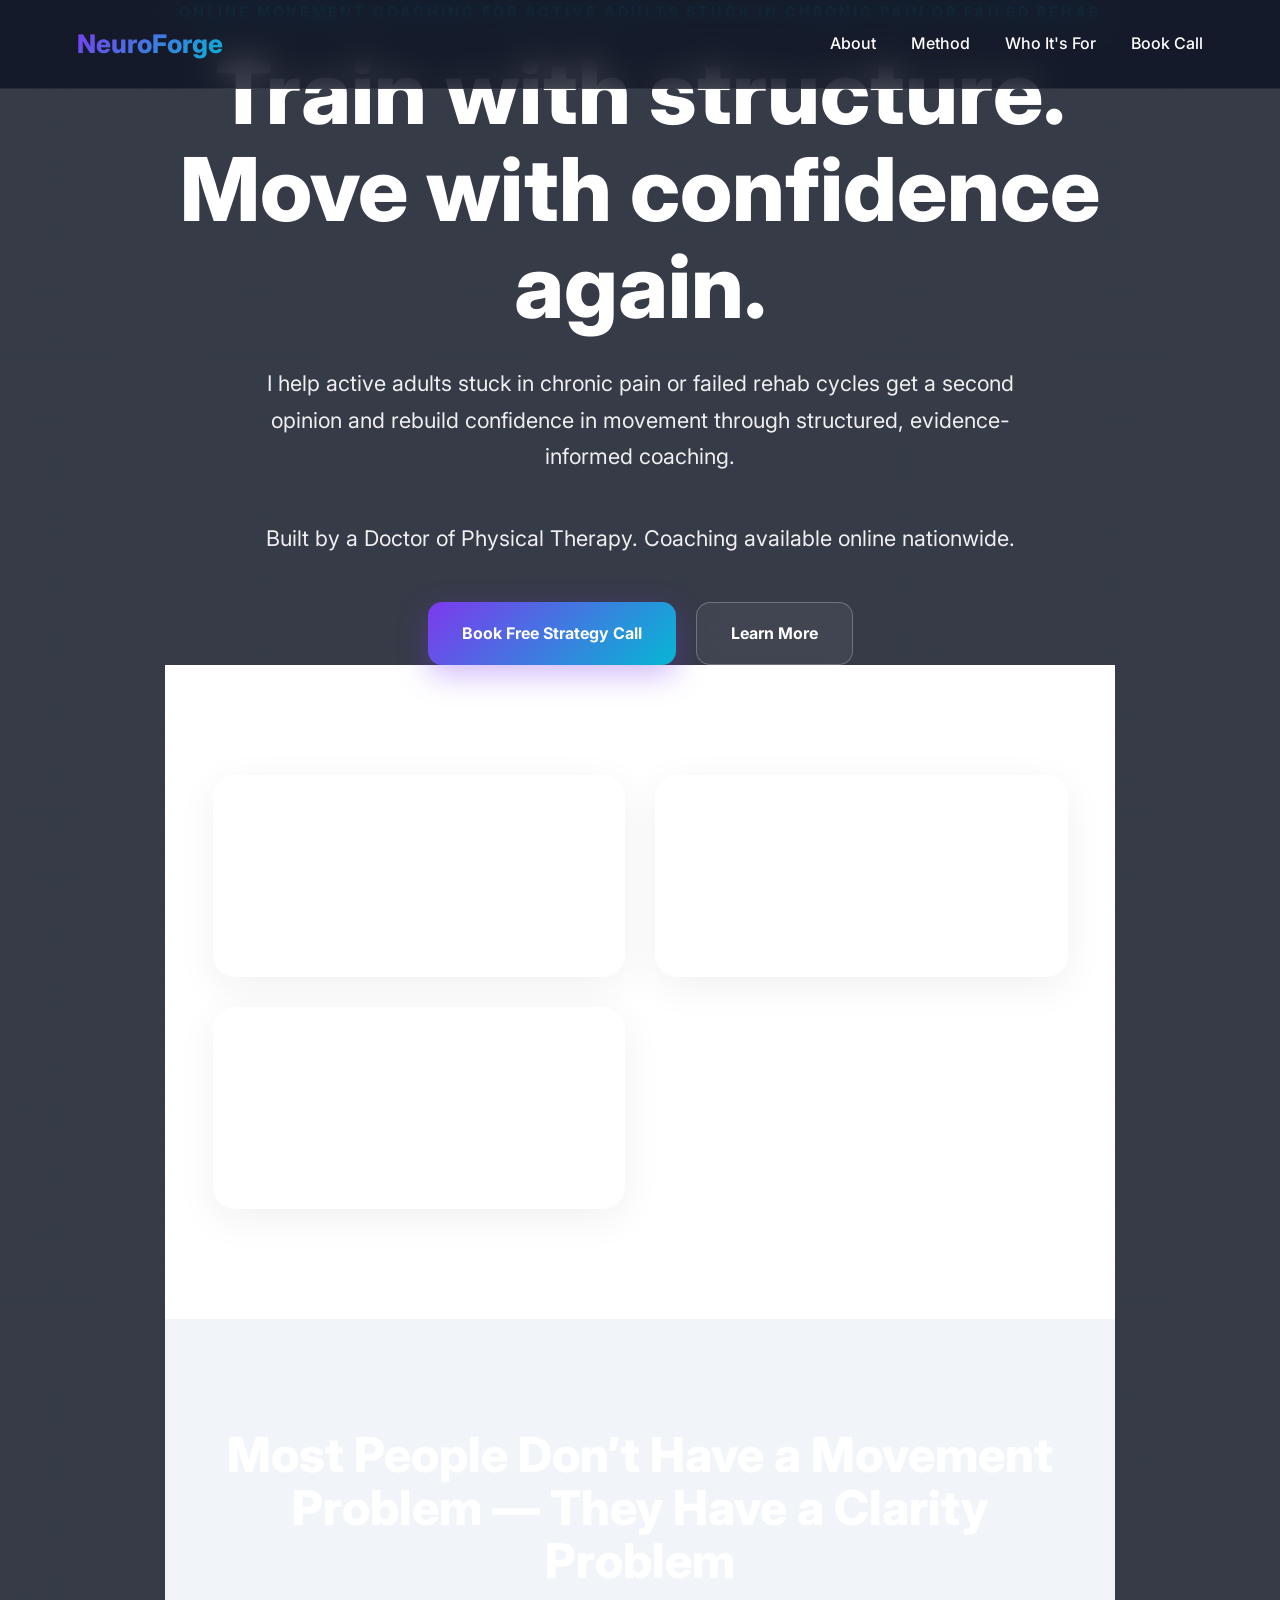
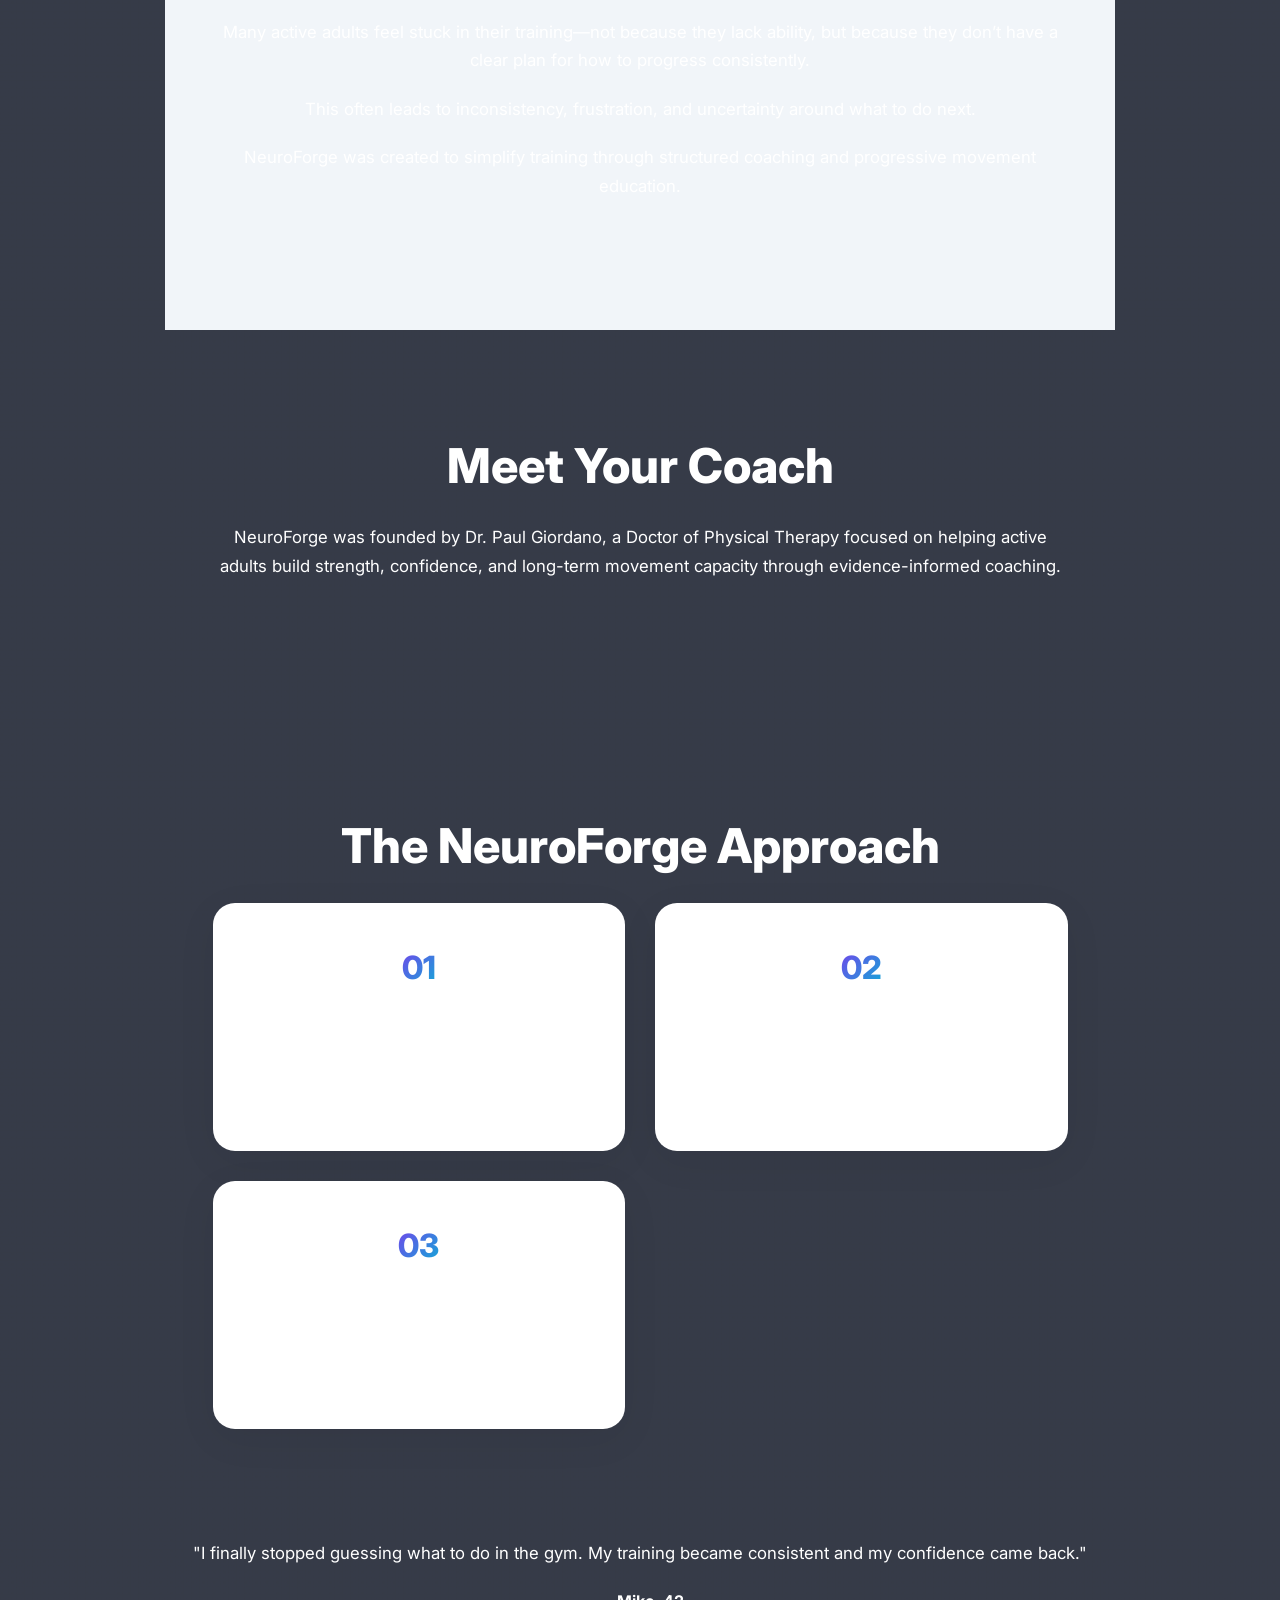
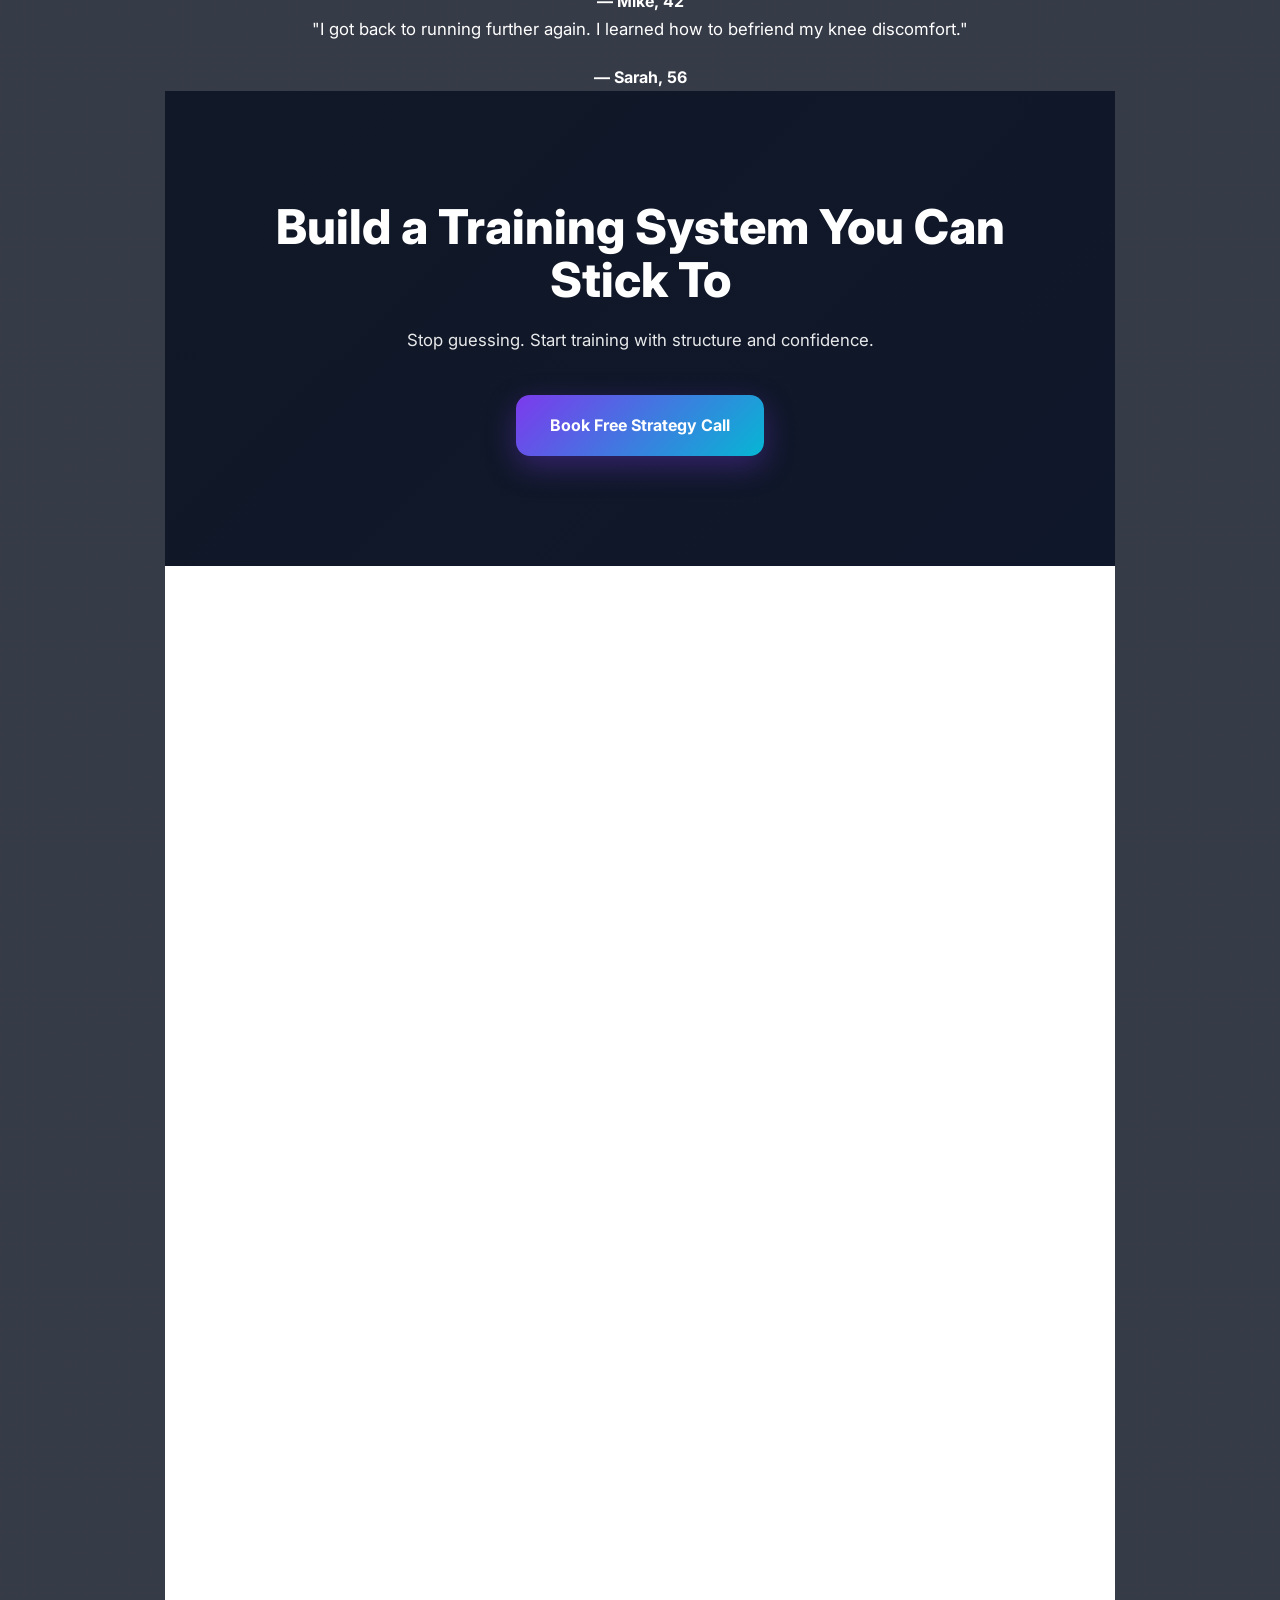
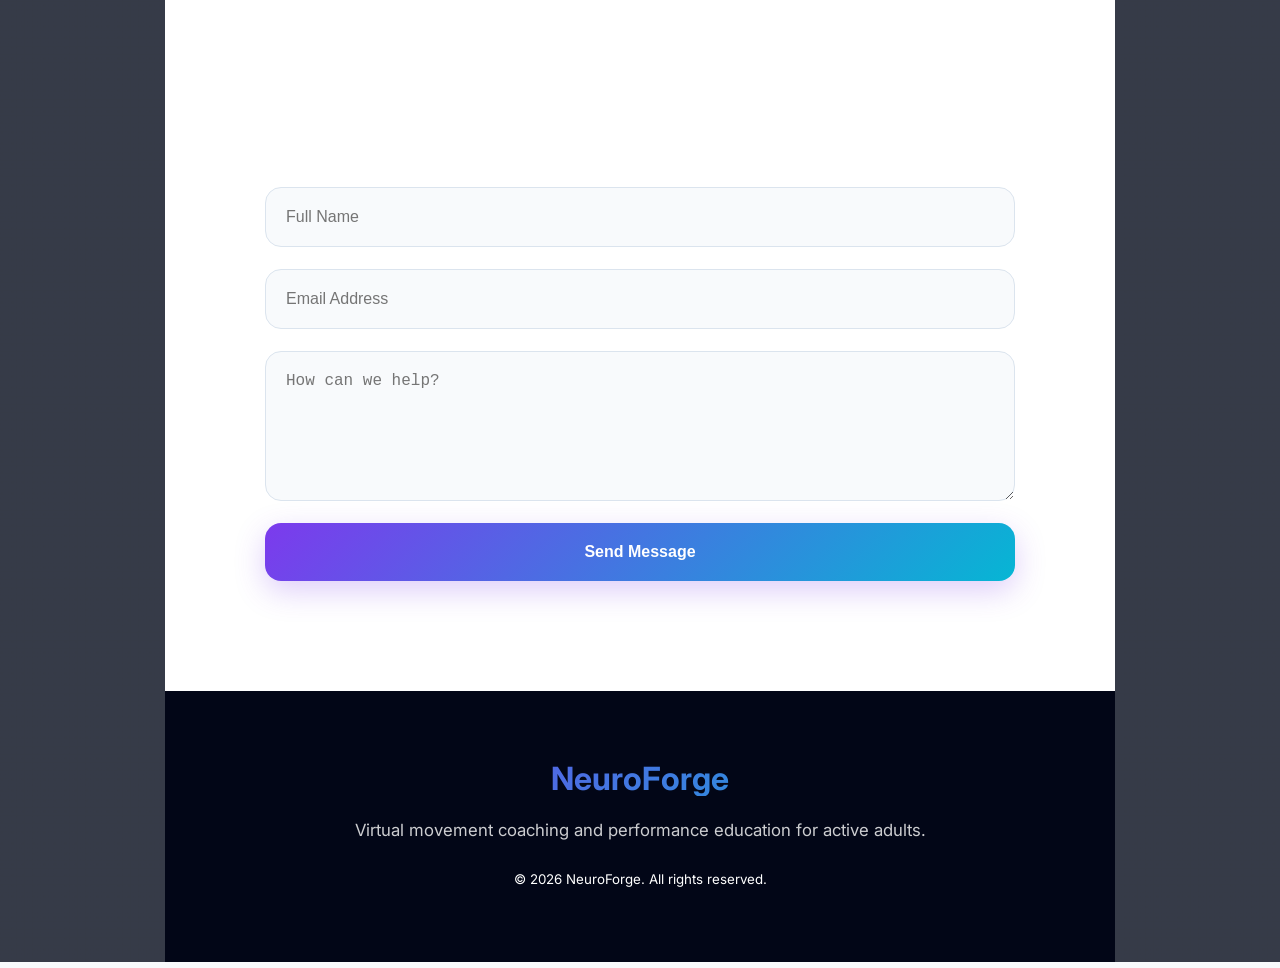
==== commit 853a2600: "Update index.html" ====
--- a/index.html
+++ b/index.html
@@ -2,6 +2,7 @@
 <html lang="en">
 
 <head>
+
   <meta charset="UTF-8" />
   <meta name="viewport" content="width=device-width, initial-scale=1.0"/>
 
@@ -13,19 +14,22 @@
 
   <meta name="author" content="Dr. Paul Giordano" />
 
-  <!-- Open Graph (social sharing) -->
+  <!-- Open Graph -->
   <meta property="og:title" content="NeuroForge | Online Movement Coaching for Active Adults" />
   <meta property="og:description" content="Build strength, consistency, and confidence through evidence-informed online coaching." />
   <meta property="og:type" content="website" />
 
+  <!-- CSS -->
   <link rel="stylesheet" href="styles.css"/>
 
+  <!-- Fonts -->
   <link rel="preconnect" href="https://fonts.googleapis.com">
   <link href="https://fonts.googleapis.com/css2?family=Inter:wght@300;400;500;600;700;800&display=swap" rel="stylesheet">
 
   <!-- Calendly -->
   <link href="https://assets.calendly.com/assets/external/widget.css" rel="stylesheet">
   <script src="https://assets.calendly.com/assets/external/widget.js" async></script>
+
 </head>
 
 <body>
@@ -33,6 +37,7 @@
 <!-- NAVBAR -->
 <nav class="navbar">
   <div class="logo">NeuroForge</div>
+
   <ul class="nav-links">
     <li><a href="#about">About</a></li>
     <li><a href="#method">Method</a></li>
@@ -43,29 +48,41 @@
 
 <!-- HERO -->
 <section class="hero">
+
   <div class="hero-content">
 
-    <p class="hero-text">
-      Train smarter, move better, and build long-term confidence through evidence-informed coaching.
-    </p>
-
-    <h1>Online Movement Coaching for Active Adults</h1>
-
-    <p class="hero-text">
-      NeuroForge helps active adults who feel stuck in their training build structure,
-      consistency, and confidence through online coaching and movement education.
-    </p>
-
-    <div class="hero-buttons">
-      <a href="#contact" class="primary-btn">Book Free Strategy Call</a>
-      <a href="#method" class="secondary-btn">Learn More</a>
-    </div>
-
-  </div>
-</section>
+    <p class="hero-subtitle">
+  ONLINE MOVEMENT COACHING FOR ACTIVE ADULTS STUCK IN CHRONIC PAIN OR FAILED REHAB
+</p>
+
+<h1>
+  Train with structure.  
+  Move with confidence again.
+</h1>
+
+<p class="hero-text">
+  I help active adults stuck in chronic pain or failed rehab cycles get a second opinion and rebuild confidence in movement through structured, evidence-informed coaching.
+</p>
+
+<p class="hero-text">
+  Built by a Doctor of Physical Therapy. Coaching available online nationwide.
+</p>
+
+<div class="hero-buttons">
+
+  <a href="#contact" class="primary-btn">
+    Book Free Strategy Call
+  </a>
+
+  <a href="#method" class="secondary-btn">
+    Learn More
+  </a>
+
+</div>
 
 <!-- CREDIBILITY -->
 <section class="credibility">
+
   <div class="container">
 
     <div class="credibility-grid">
@@ -88,10 +105,12 @@
     </div>
 
   </div>
+
 </section>
 
 <!-- ABOUT -->
 <section class="about" id="about">
+
   <div class="container narrow">
 
     <h2>Most People Don’t Have a Movement Problem — They Have a Clarity Problem</h2>
@@ -110,23 +129,28 @@
     </p>
 
   </div>
+
 </section>
 
 <!-- FOUNDER -->
 <section class="founder">
+
   <div class="container narrow">
 
     <h2>Meet Your Coach</h2>
 
     <p>
-      NeuroForge was founded by Dr. Paul Giordano, a Doctor of Physical Therapy and online movement coach helping active adults build strength, resilience, and long-term performance through evidence-informed training.
-    </p>
-
-  </div>
+      NeuroForge was founded by Dr. Paul Giordano, a Doctor of Physical Therapy
+      focused on helping active adults build strength, confidence, and long-term movement capacity through evidence-informed coaching.
+    </p>
+
+  </div>
+
 </section>
 
 <!-- METHOD -->
 <section class="method" id="method">
+
   <div class="container">
 
     <h2>The NeuroForge Approach</h2>
@@ -154,24 +178,10 @@
     </div>
 
   </div>
-</section>
-
-<!-- WHO IT'S FOR -->
-<section class="results" id="results">
-  <div class="container">
-
-    <h2>Who NeuroForge Is For</h2>
-
-    <div class="results-grid">
-      <div class="result-item">Active adults stuck in training progress</div>
-      <div class="result-item">Lifters rebuilding consistency and confidence</div>
-      <div class="result-item">Runners returning to structured training</div>
-      <div class="result-item">Former athletes wanting performance coaching again</div>
-      <div class="result-item">People tired of guessing what to do next</div>
-    </div>
-
-  </div>
-</section>
+
+</section>
+
+
 
 <!-- TESTIMONIALS -->
 <div class="testimonial">
@@ -186,6 +196,7 @@
 
 <!-- CTA -->
 <section class="cta">
+
   <div class="container">
 
     <h2>Build a Training System You Can Stick To</h2>
@@ -194,10 +205,12 @@
     <a href="#contact" class="primary-btn">Book Free Strategy Call</a>
 
   </div>
+
 </section>
 
 <!-- CONTACT -->
 <section class="contact" id="contact">
+
   <div class="container">
 
     <h2>Book Your Free Strategy Call</h2>
@@ -236,10 +249,12 @@
     </div>
 
   </div>
+
 </section>
 
 <!-- FOOTER -->
 <footer>
+
   <div class="container">
 
     <h3>NeuroForge</h3>
@@ -248,6 +263,7 @@
     <small>© 2026 NeuroForge. All rights reserved.</small>
 
   </div>
+
 </footer>
 
 <script src="script.js"></script>
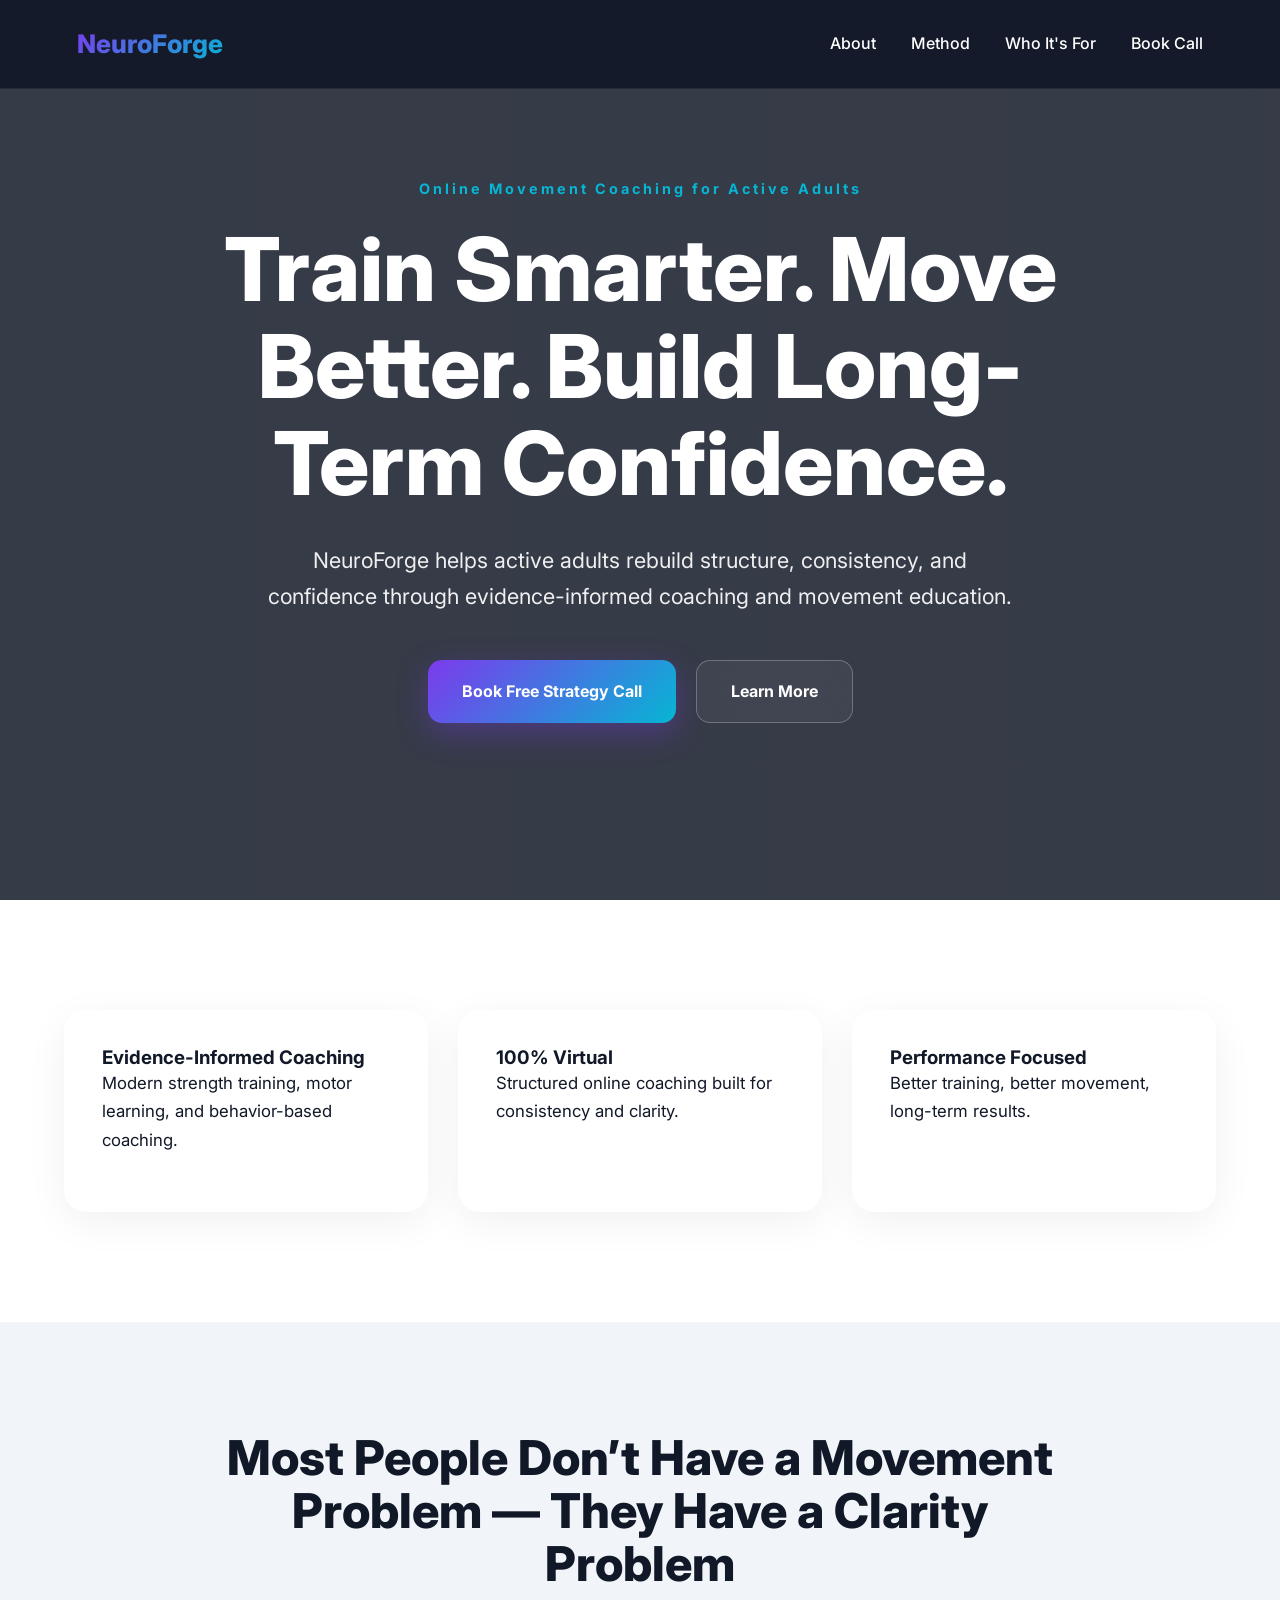
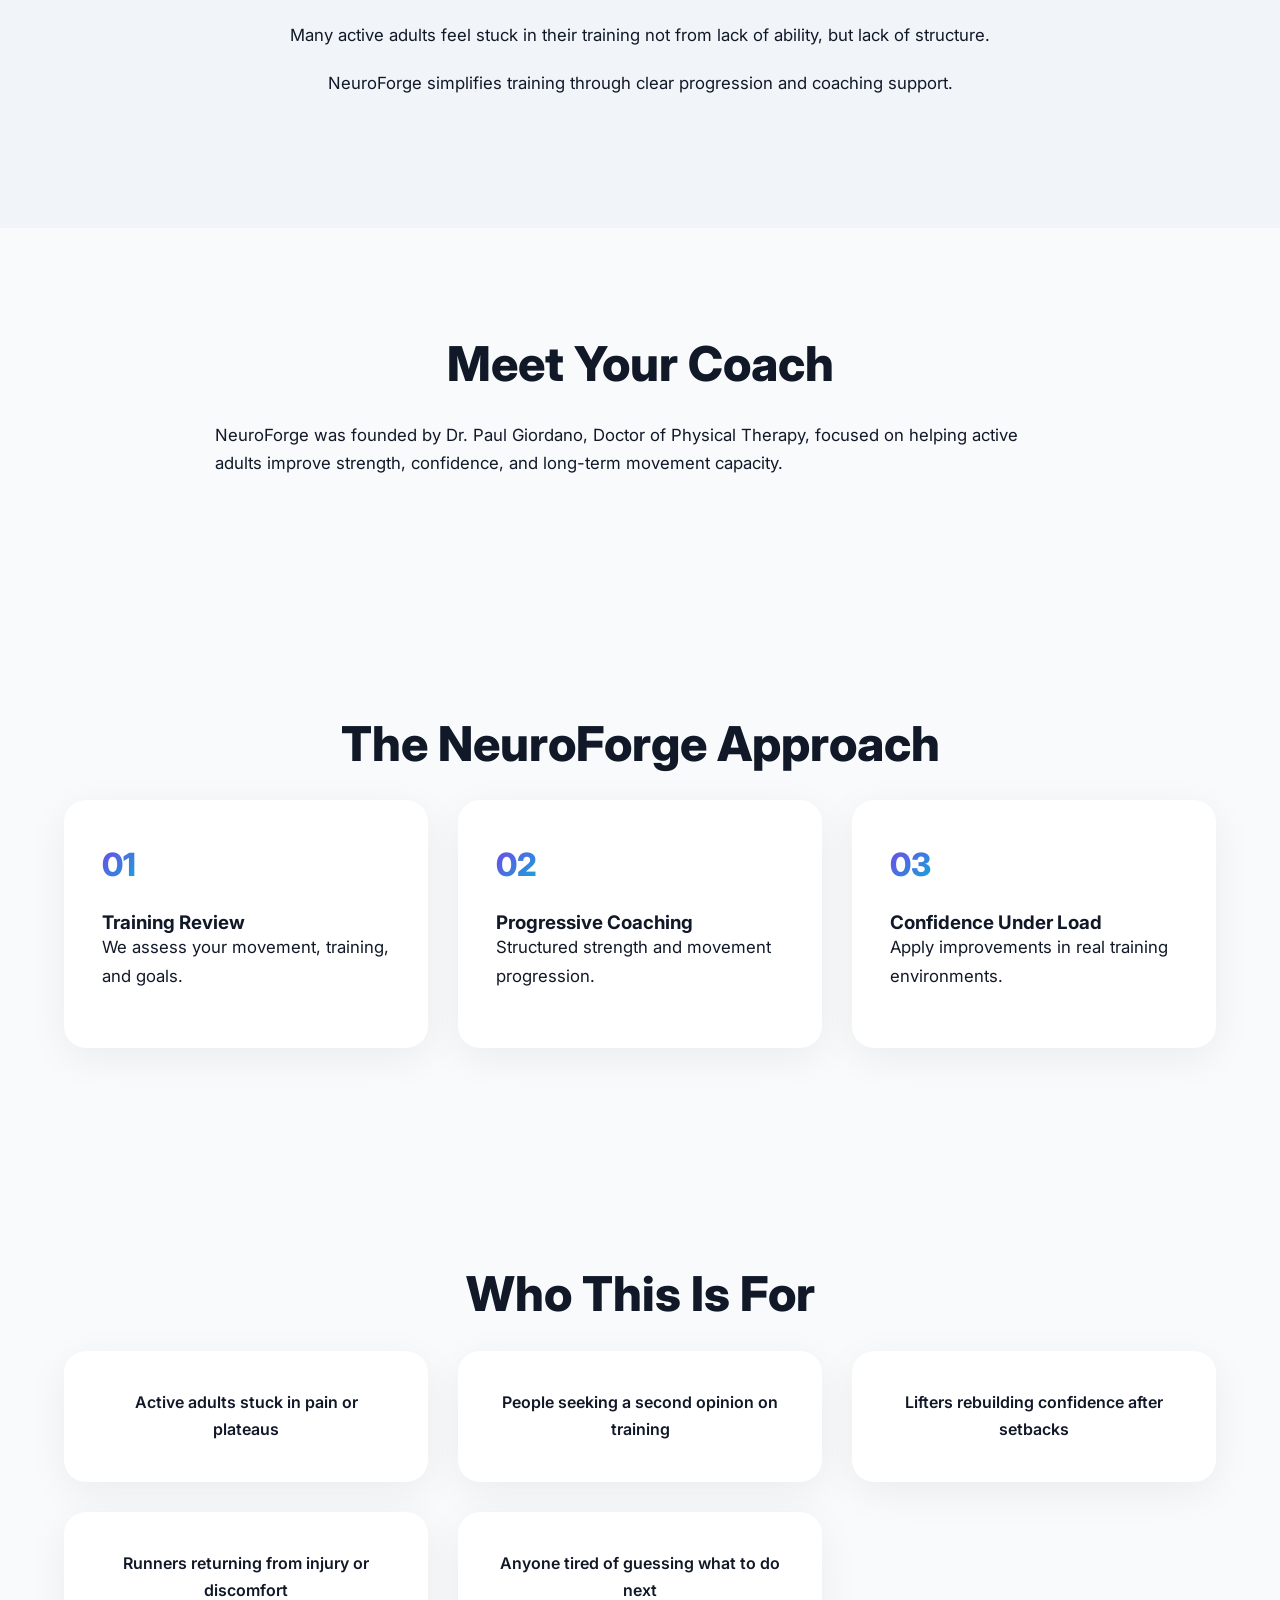
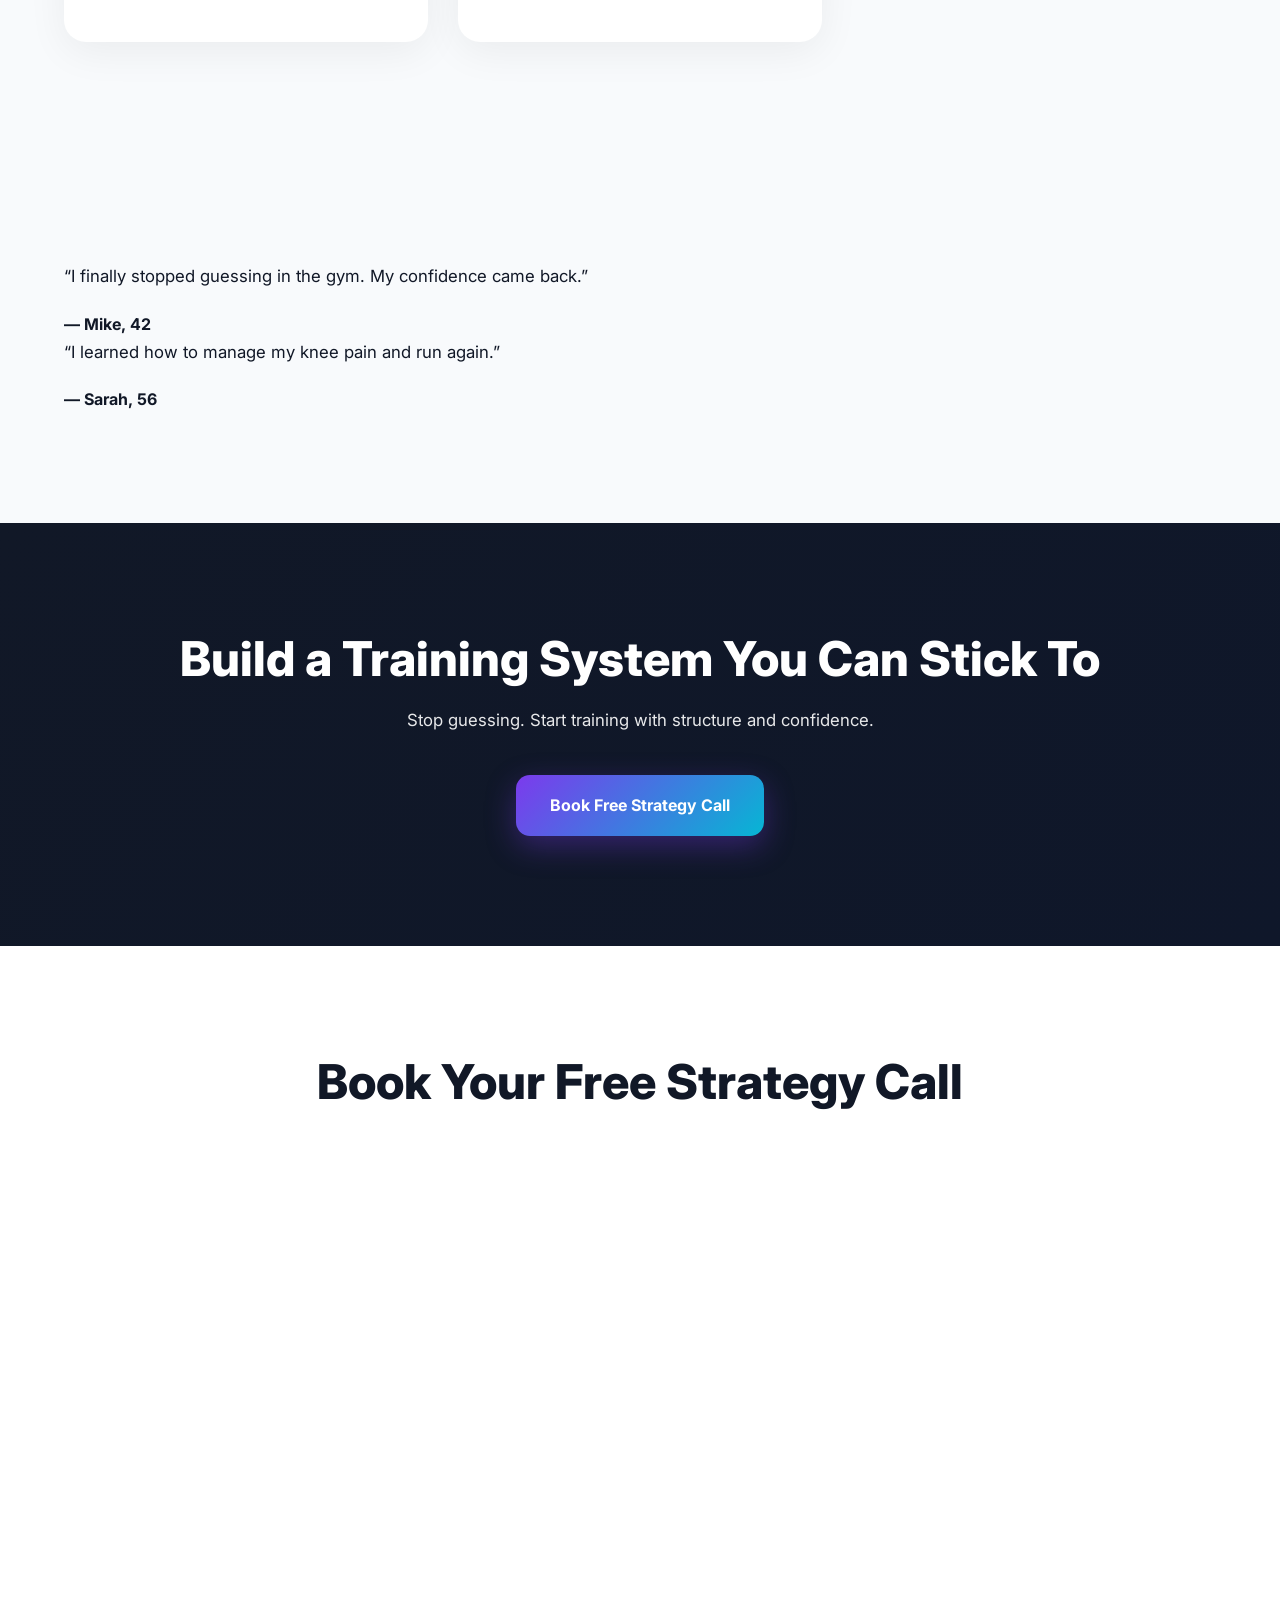
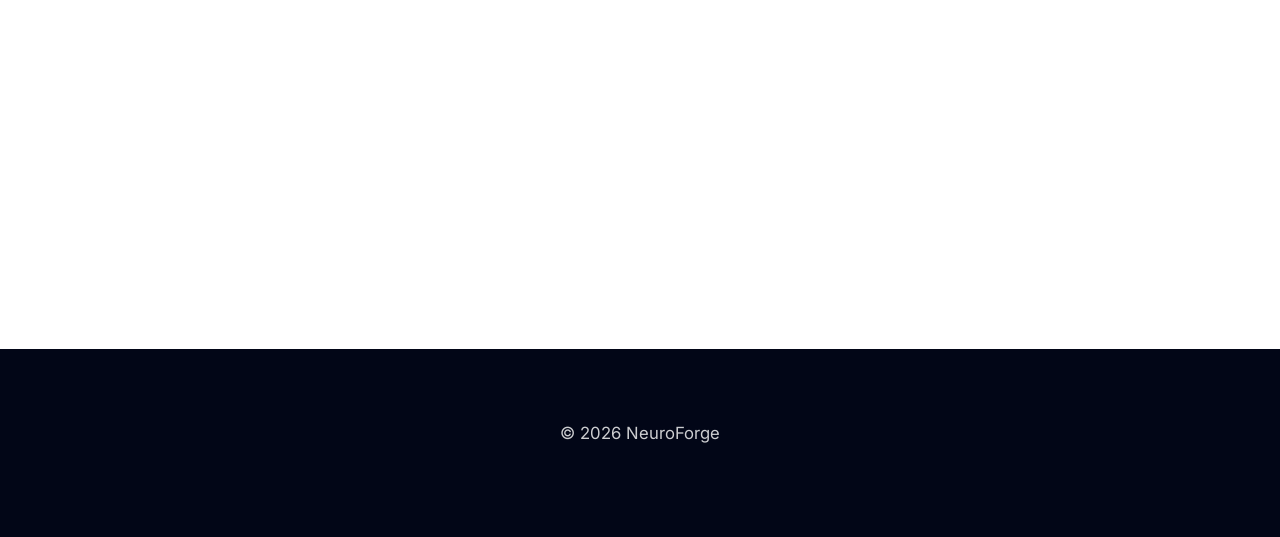
==== commit b1c5ba25: "Update index.html" ====
--- a/index.html
+++ b/index.html
@@ -2,16 +2,13 @@
 <html lang="en">
 
 <head>
-
   <meta charset="UTF-8" />
   <meta name="viewport" content="width=device-width, initial-scale=1.0"/>
 
   <title>NeuroForge | Online Movement Coaching for Active Adults</title>
 
   <meta name="description" content="Online movement coaching for active adults. Build strength, consistency, confidence, and long-term performance through evidence-informed coaching." />
-
   <meta name="keywords" content="online movement coaching, virtual movement coach, online strength coaching, active adults, movement education, performance coaching, mobility coaching" />
-
   <meta name="author" content="Dr. Paul Giordano" />
 
   <!-- Open Graph -->
@@ -19,9 +16,6 @@
   <meta property="og:description" content="Build strength, consistency, and confidence through evidence-informed online coaching." />
   <meta property="og:type" content="website" />
 
-  <!-- CSS -->
-  <link rel="stylesheet" href="styles.css"/>
-
   <!-- Fonts -->
   <link rel="preconnect" href="https://fonts.googleapis.com">
   <link href="https://fonts.googleapis.com/css2?family=Inter:wght@300;400;500;600;700;800&display=swap" rel="stylesheet">
@@ -30,11 +24,13 @@
   <link href="https://assets.calendly.com/assets/external/widget.css" rel="stylesheet">
   <script src="https://assets.calendly.com/assets/external/widget.js" async></script>
 
+  <!-- YOUR CSS (THIS IS WHAT CONTROLS COLOR) -->
+  <link rel="stylesheet" href="styles.css"/>
 </head>
 
 <body>
 
-<!-- NAVBAR -->
+<!-- NAV -->
 <nav class="navbar">
   <div class="logo">NeuroForge</div>
 
@@ -48,109 +44,84 @@
 
 <!-- HERO -->
 <section class="hero">
-
   <div class="hero-content">
 
     <p class="hero-subtitle">
-  ONLINE MOVEMENT COACHING FOR ACTIVE ADULTS STUCK IN CHRONIC PAIN OR FAILED REHAB
-</p>
-
-<h1>
-  Train with structure.  
-  Move with confidence again.
-</h1>
-
-<p class="hero-text">
-  I help active adults stuck in chronic pain or failed rehab cycles get a second opinion and rebuild confidence in movement through structured, evidence-informed coaching.
-</p>
-
-<p class="hero-text">
-  Built by a Doctor of Physical Therapy. Coaching available online nationwide.
-</p>
-
-<div class="hero-buttons">
-
-  <a href="#contact" class="primary-btn">
-    Book Free Strategy Call
-  </a>
-
-  <a href="#method" class="secondary-btn">
-    Learn More
-  </a>
-
-</div>
+      Online Movement Coaching for Active Adults
+    </p>
+
+    <h1>
+      Train Smarter. Move Better. Build Long-Term Confidence.
+    </h1>
+
+    <p class="hero-text">
+      NeuroForge helps active adults rebuild structure, consistency, and confidence through evidence-informed coaching and movement education.
+    </p>
+
+    <div class="hero-buttons">
+      <a href="#contact" class="primary-btn">Book Free Strategy Call</a>
+      <a href="#method" class="secondary-btn">Learn More</a>
+    </div>
+
+  </div>
+</section>
 
 <!-- CREDIBILITY -->
 <section class="credibility">
-
-  <div class="container">
-
+  <div class="container">
     <div class="credibility-grid">
 
       <div class="credibility-card">
         <h3>Evidence-Informed Coaching</h3>
-        <p>Built on modern strength training principles, motor learning, and behavior-based coaching.</p>
+        <p>Modern strength training, motor learning, and behavior-based coaching.</p>
       </div>
 
       <div class="credibility-card">
         <h3>100% Virtual</h3>
-        <p>Structured online coaching designed for consistency, accountability, and clarity.</p>
+        <p>Structured online coaching built for consistency and clarity.</p>
       </div>
 
       <div class="credibility-card">
         <h3>Performance Focused</h3>
-        <p>The goal is better training, better movement habits, and long-term progress.</p>
-      </div>
-
-    </div>
-
-  </div>
-
+        <p>Better training, better movement, long-term results.</p>
+      </div>
+
+    </div>
+  </div>
 </section>
 
 <!-- ABOUT -->
 <section class="about" id="about">
-
   <div class="container narrow">
 
     <h2>Most People Don’t Have a Movement Problem — They Have a Clarity Problem</h2>
 
     <p>
-      Many active adults feel stuck in their training—not because they lack ability,
-      but because they don’t have a clear plan for how to progress consistently.
+      Many active adults feel stuck in their training not from lack of ability, but lack of structure.
     </p>
 
     <p>
-      This often leads to inconsistency, frustration, and uncertainty around what to do next.
-    </p>
-
-    <p>
-      NeuroForge was created to simplify training through structured coaching and progressive movement education.
-    </p>
-
-  </div>
-
+      NeuroForge simplifies training through clear progression and coaching support.
+    </p>
+
+  </div>
 </section>
 
 <!-- FOUNDER -->
 <section class="founder">
-
   <div class="container narrow">
 
     <h2>Meet Your Coach</h2>
 
     <p>
-      NeuroForge was founded by Dr. Paul Giordano, a Doctor of Physical Therapy
-      focused on helping active adults build strength, confidence, and long-term movement capacity through evidence-informed coaching.
-    </p>
-
-  </div>
-
+      NeuroForge was founded by Dr. Paul Giordano, Doctor of Physical Therapy, focused on helping active adults improve strength, confidence, and long-term movement capacity.
+    </p>
+
+  </div>
 </section>
 
 <!-- METHOD -->
 <section class="method" id="method">
-
   <div class="container">
 
     <h2>The NeuroForge Approach</h2>
@@ -160,43 +131,62 @@
       <div class="method-card">
         <span>01</span>
         <h3>Training Review</h3>
-        <p>We evaluate your current training habits, movement patterns, and goals.</p>
+        <p>We assess your movement, training, and goals.</p>
       </div>
 
       <div class="method-card">
         <span>02</span>
-        <h3>Progressive Strength Coaching</h3>
-        <p>You receive structured guidance designed to build strength, consistency, and control.</p>
+        <h3>Progressive Coaching</h3>
+        <p>Structured strength and movement progression.</p>
       </div>
 
       <div class="method-card">
         <span>03</span>
         <h3>Confidence Under Load</h3>
-        <p>Learn how to apply progress in real training environments with clarity.</p>
-      </div>
-
-    </div>
-
-  </div>
-
-</section>
-
-
+        <p>Apply improvements in real training environments.</p>
+      </div>
+
+    </div>
+
+  </div>
+</section>
+
+<!-- WHO IT'S FOR -->
+<section class="results" id="results">
+  <div class="container">
+
+    <h2>Who This Is For</h2>
+
+    <div class="results-grid">
+      <div class="result-item">Active adults stuck in pain or plateaus</div>
+      <div class="result-item">People seeking a second opinion on training</div>
+      <div class="result-item">Lifters rebuilding confidence after setbacks</div>
+      <div class="result-item">Runners returning from injury or discomfort</div>
+      <div class="result-item">Anyone tired of guessing what to do next</div>
+    </div>
+
+  </div>
+</section>
 
 <!-- TESTIMONIALS -->
-<div class="testimonial">
-  <p>"I finally stopped guessing what to do in the gym. My training became consistent and my confidence came back."</p>
-  <strong>— Mike, 42</strong>
-</div>
-
-<div class="testimonial">
-  <p>"I got back to running further again. I learned how to befriend my knee discomfort."</p>
-  <strong>— Sarah, 56</strong>
-</div>
+<section class="testimonials">
+  <div class="container">
+
+    <div class="testimonial">
+      <p>“I finally stopped guessing in the gym. My confidence came back.”</p>
+      <strong>— Mike, 42</strong>
+    </div>
+
+    <div class="testimonial">
+      <p>“I learned how to manage my knee pain and run again.”</p>
+      <strong>— Sarah, 56</strong>
+    </div>
+
+  </div>
+</section>
 
 <!-- CTA -->
 <section class="cta">
-
   <div class="container">
 
     <h2>Build a Training System You Can Stick To</h2>
@@ -205,65 +195,27 @@
     <a href="#contact" class="primary-btn">Book Free Strategy Call</a>
 
   </div>
-
 </section>
 
 <!-- CONTACT -->
 <section class="contact" id="contact">
-
   <div class="container">
 
     <h2>Book Your Free Strategy Call</h2>
-
-    <p class="contact-subtext">
-      Schedule a free 15-minute consultation to discuss your goals and whether NeuroForge is the right fit.
-    </p>
 
     <div class="calendly-inline-widget"
       data-url="https://calendly.com/paulgiordanodpt/30min"
       style="min-width:320px;height:700px;">
     </div>
 
-    <div style="margin-top:80px;">
-
-      <h2>Have Questions?</h2>
-
-      <p class="contact-subtext">
-        Not ready to book? Send a message and we’ll get back to you.
-      </p>
-
-      <form class="contact-form"
-        action="https://formspree.io/f/xwvjzwva"
-        method="POST">
-
-        <input type="hidden" name="_subject" value="New NeuroForge Website Inquiry"/>
-
-        <input type="text" name="name" placeholder="Full Name" required/>
-        <input type="email" name="email" placeholder="Email Address" required/>
-        <textarea name="message" rows="6" placeholder="How can we help?" required></textarea>
-
-        <button type="submit">Send Message</button>
-
-      </form>
-
-    </div>
-
-  </div>
-
+  </div>
 </section>
 
 <!-- FOOTER -->
 <footer>
-
-  <div class="container">
-
-    <h3>NeuroForge</h3>
-    <p>Virtual movement coaching and performance education for active adults.</p>
-
-    <small>© 2026 NeuroForge. All rights reserved.</small>
-
-  </div>
-
+  <div class="container">
+    <p>© 2026 NeuroForge</p>
+  </div>
 </footer>
 
 <script src="script.js"></script>
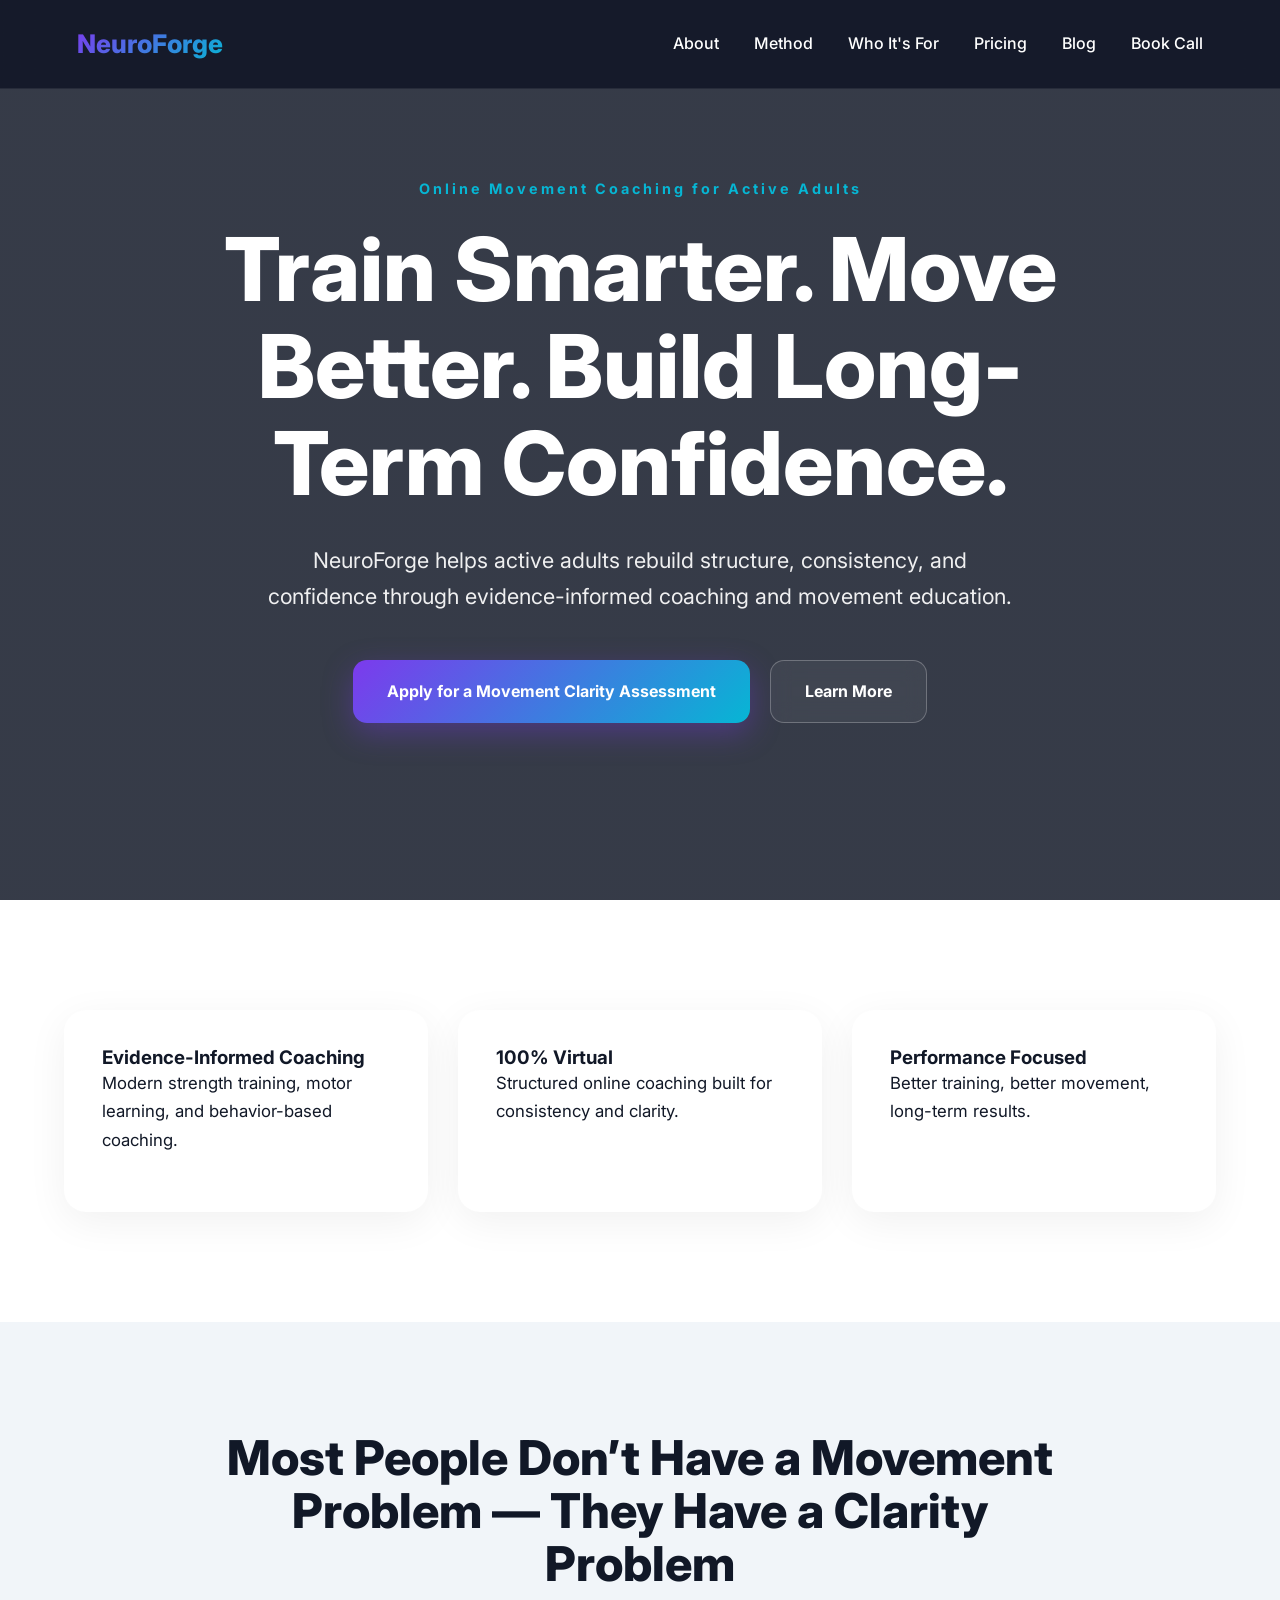
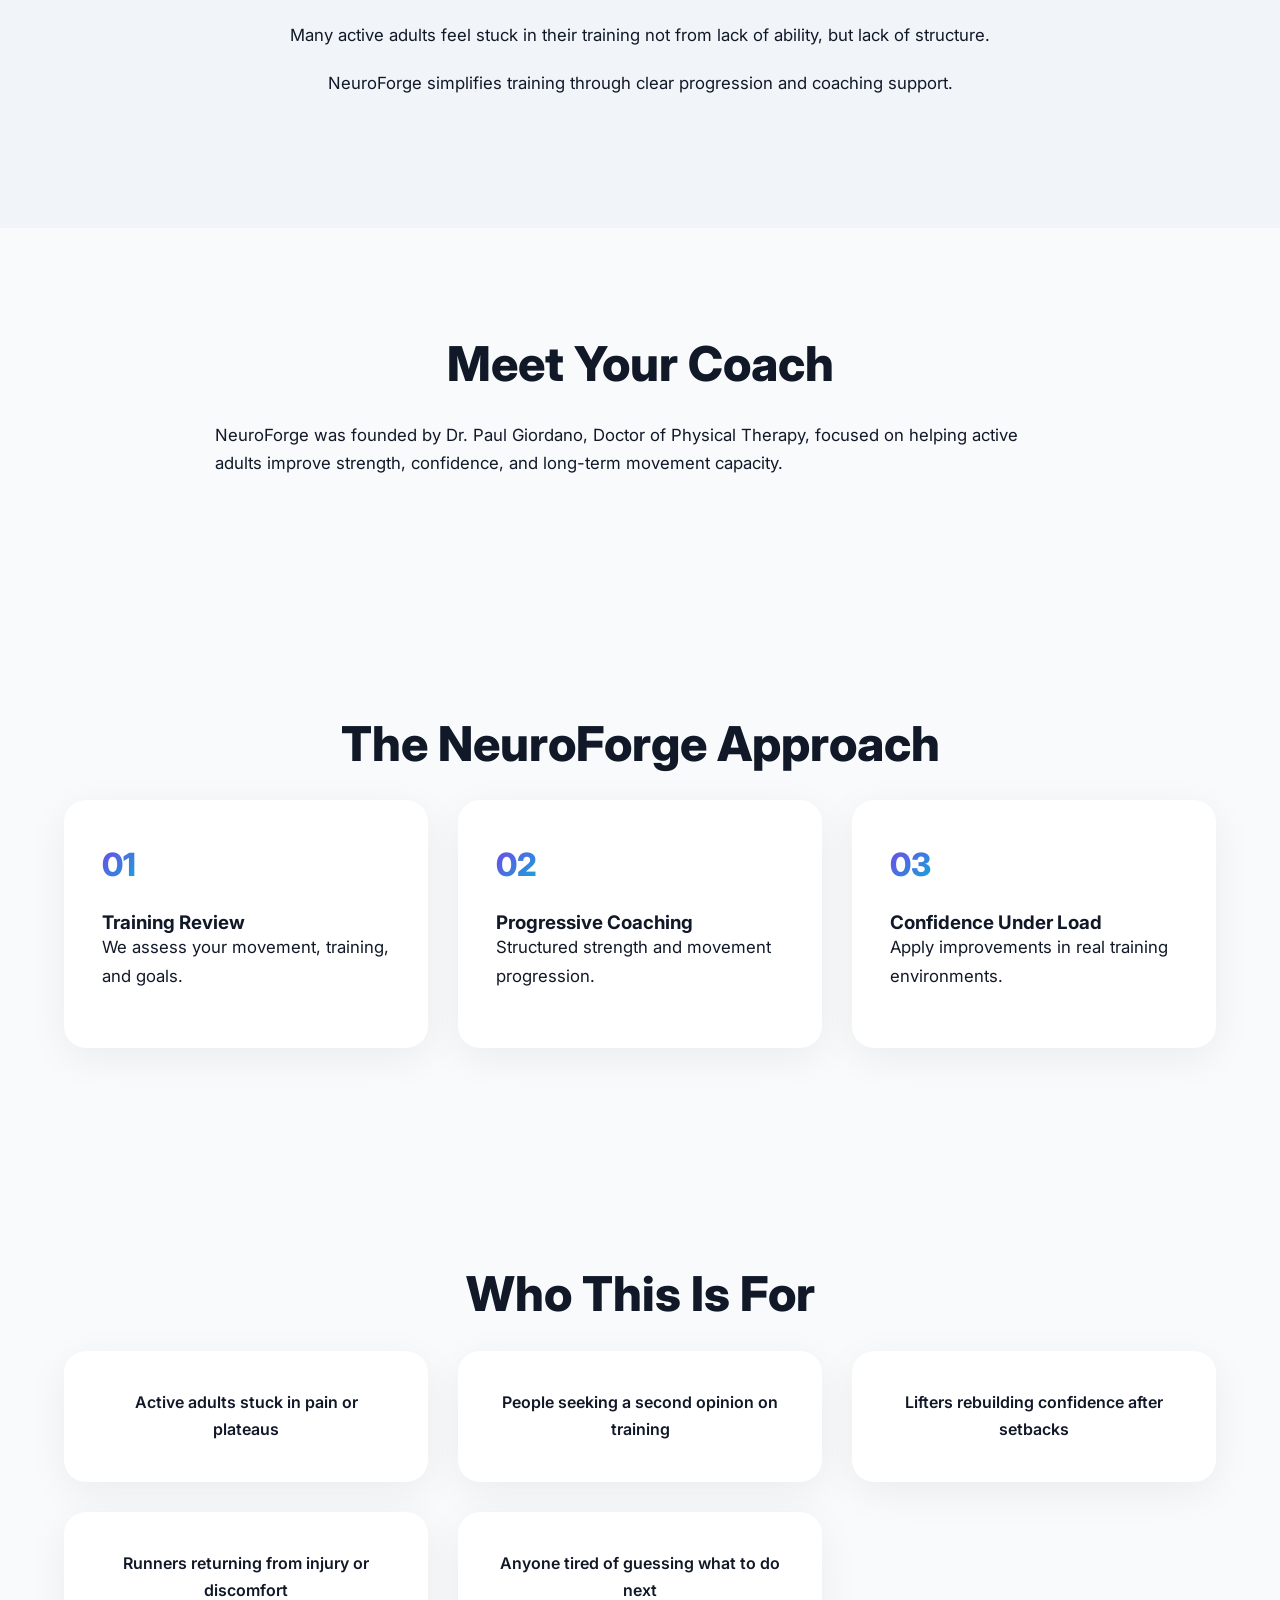
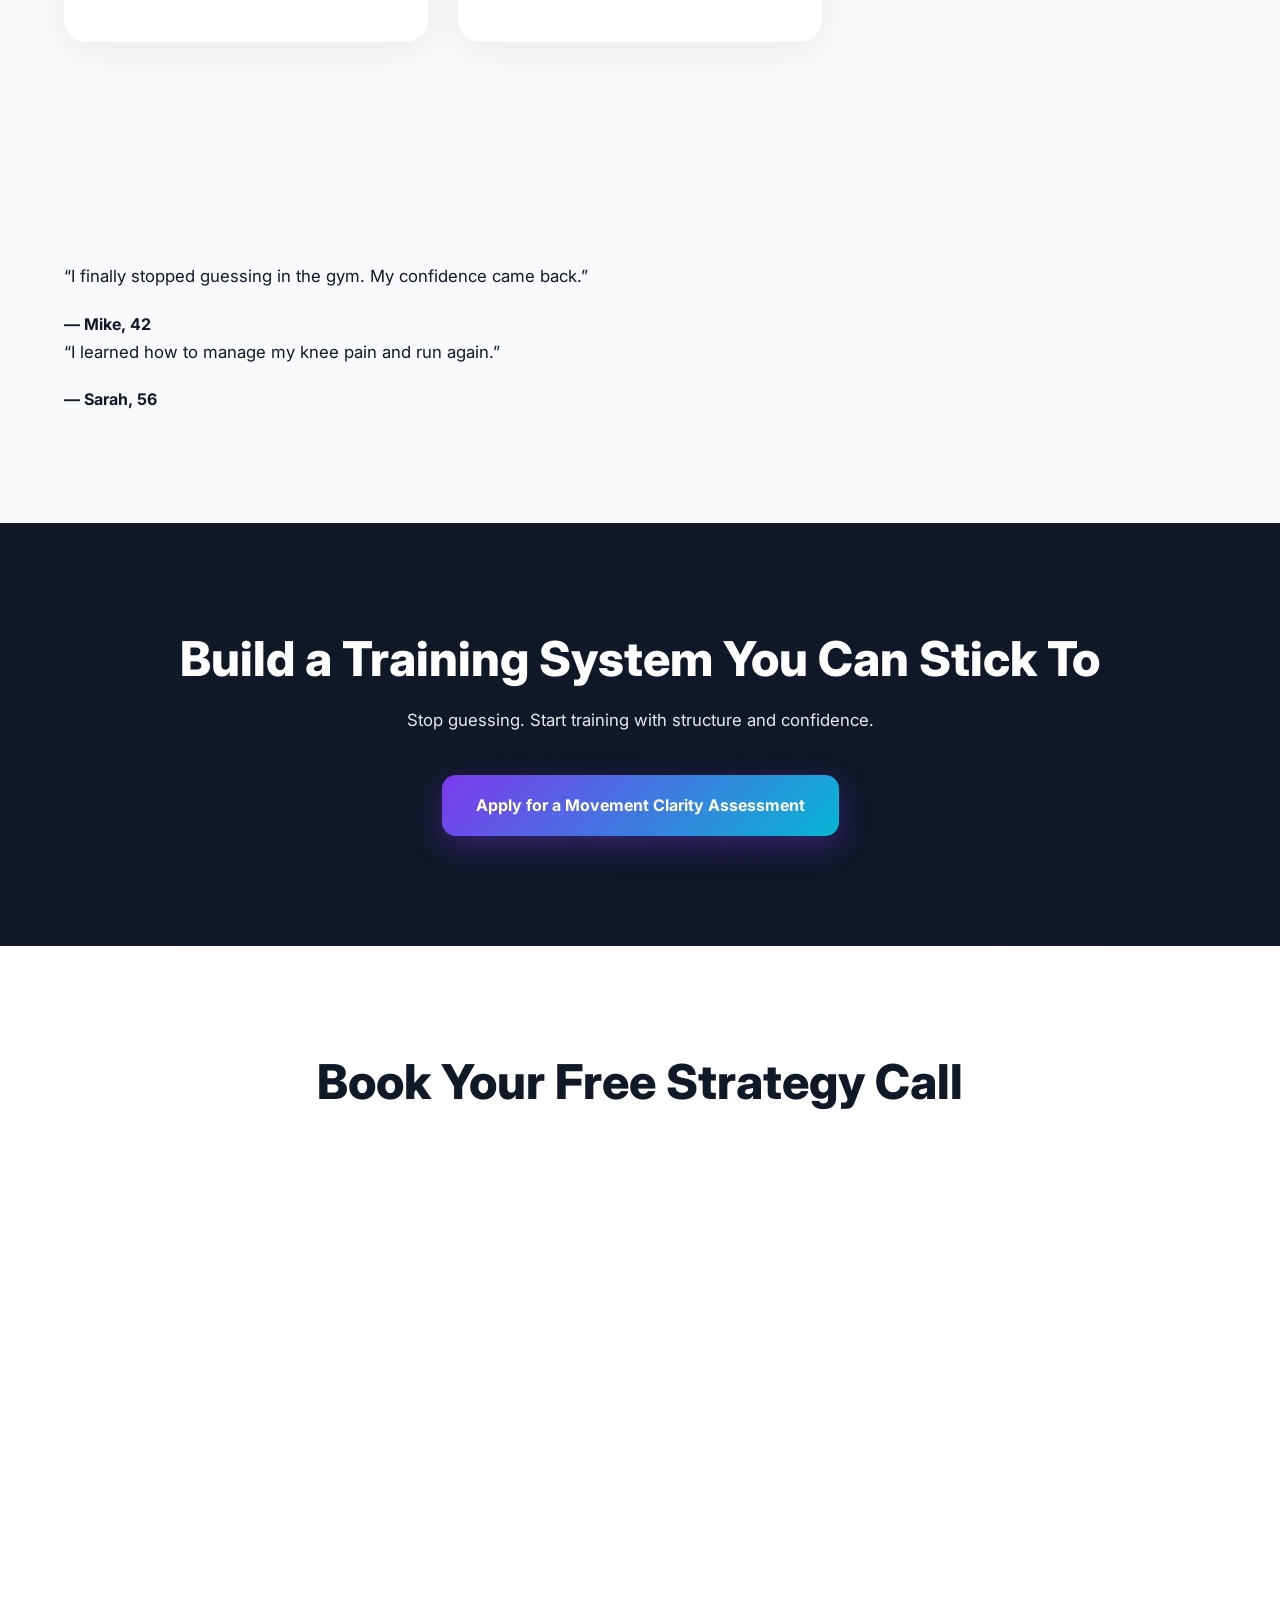
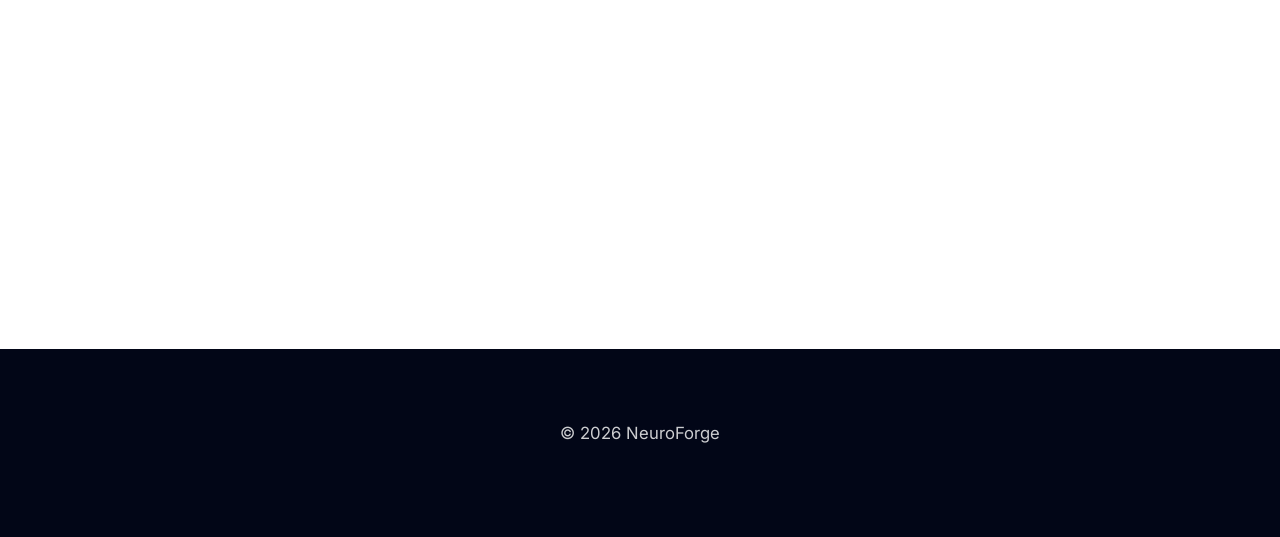
==== commit 3fbde386: "Add Blog link to navigation menu" ====
--- a/index.html
+++ b/index.html
@@ -38,6 +38,8 @@
     <li><a href="#about">About</a></li>
     <li><a href="#method">Method</a></li>
     <li><a href="#results">Who It's For</a></li>
+    <li><a href="pricing.html">Pricing</a></li>
+    <li><a href="blog.html">Blog</a></li>
     <li><a href="#contact">Book Call</a></li>
   </ul>
 </nav>
@@ -59,7 +61,7 @@
     </p>
 
     <div class="hero-buttons">
-      <a href="#contact" class="primary-btn">Book Free Strategy Call</a>
+      <a href="#contact" class="primary-btn">Apply for a Movement Clarity Assessment</a>
       <a href="#method" class="secondary-btn">Learn More</a>
     </div>
 
@@ -192,7 +194,7 @@
     <h2>Build a Training System You Can Stick To</h2>
     <p>Stop guessing. Start training with structure and confidence.</p>
 
-    <a href="#contact" class="primary-btn">Book Free Strategy Call</a>
+    <a href="#contact" class="primary-btn">Apply for a Movement Clarity Assessment</a>
 
   </div>
 </section>
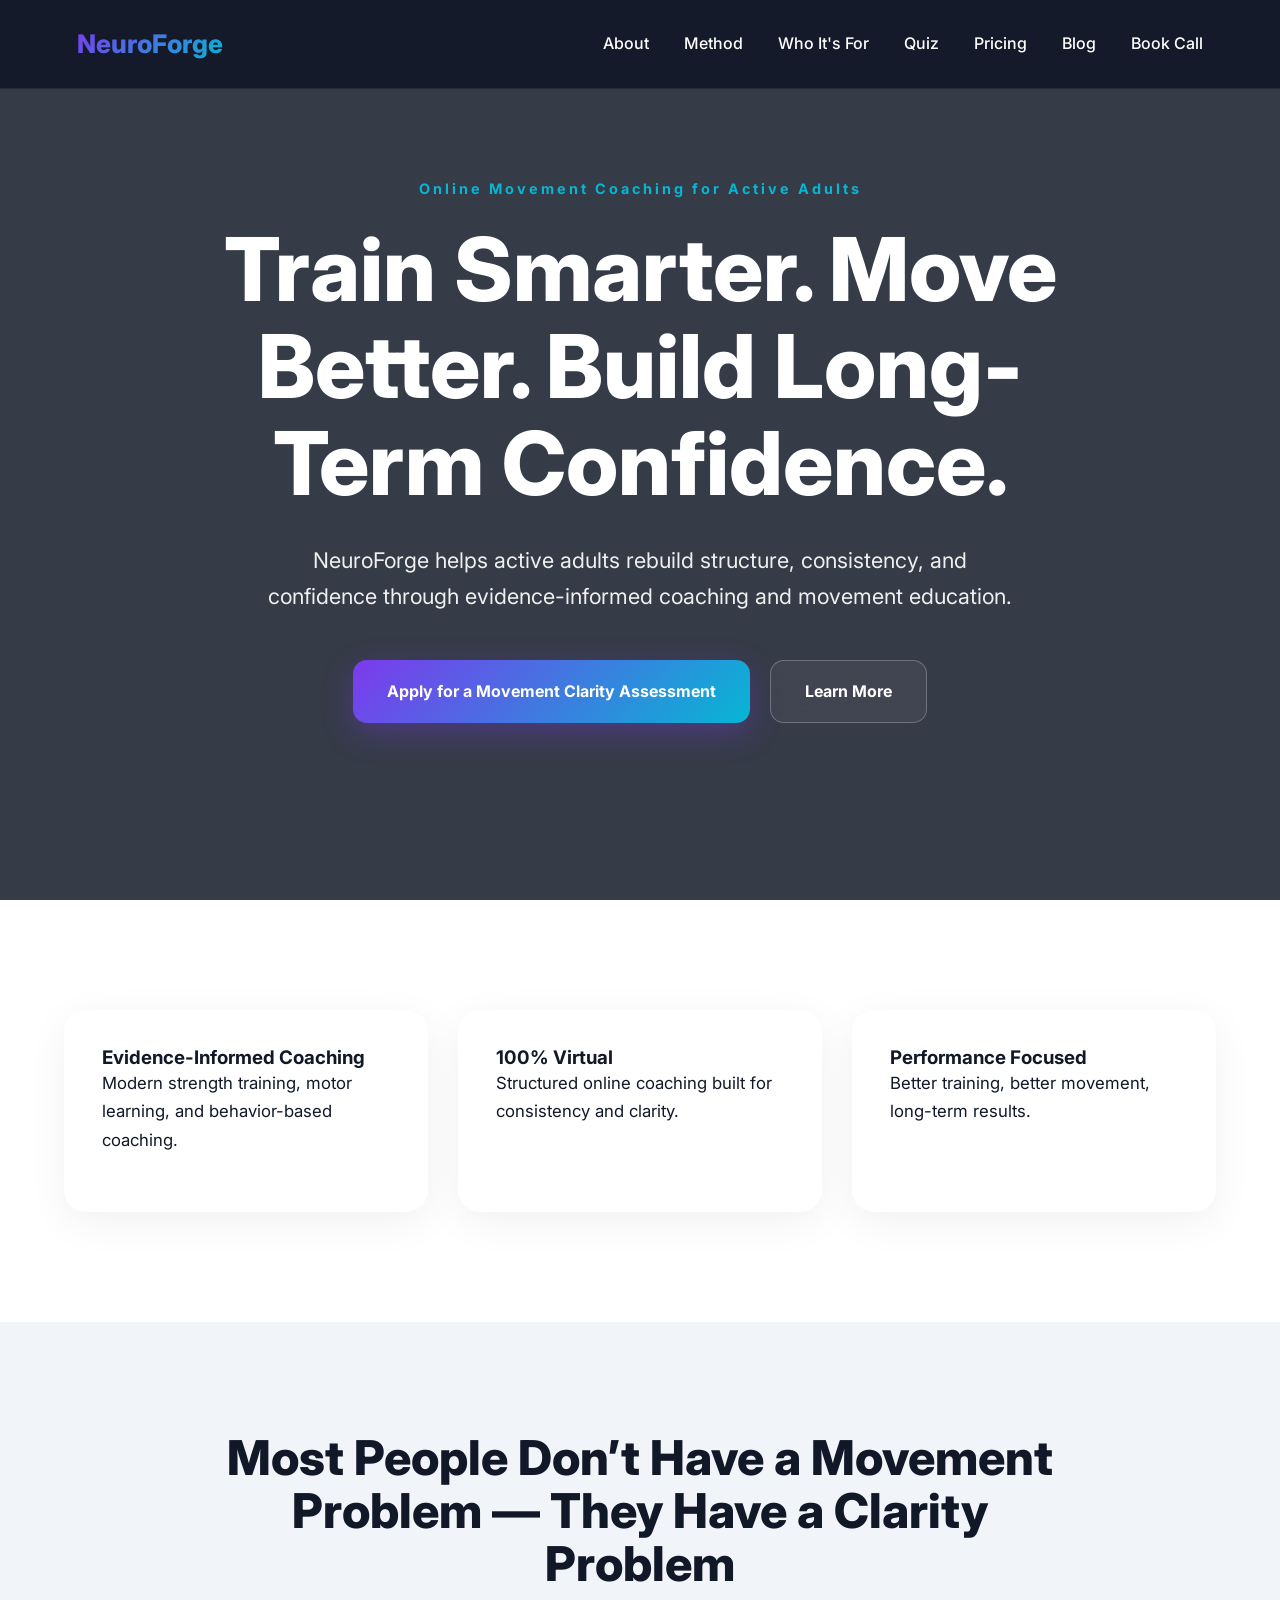
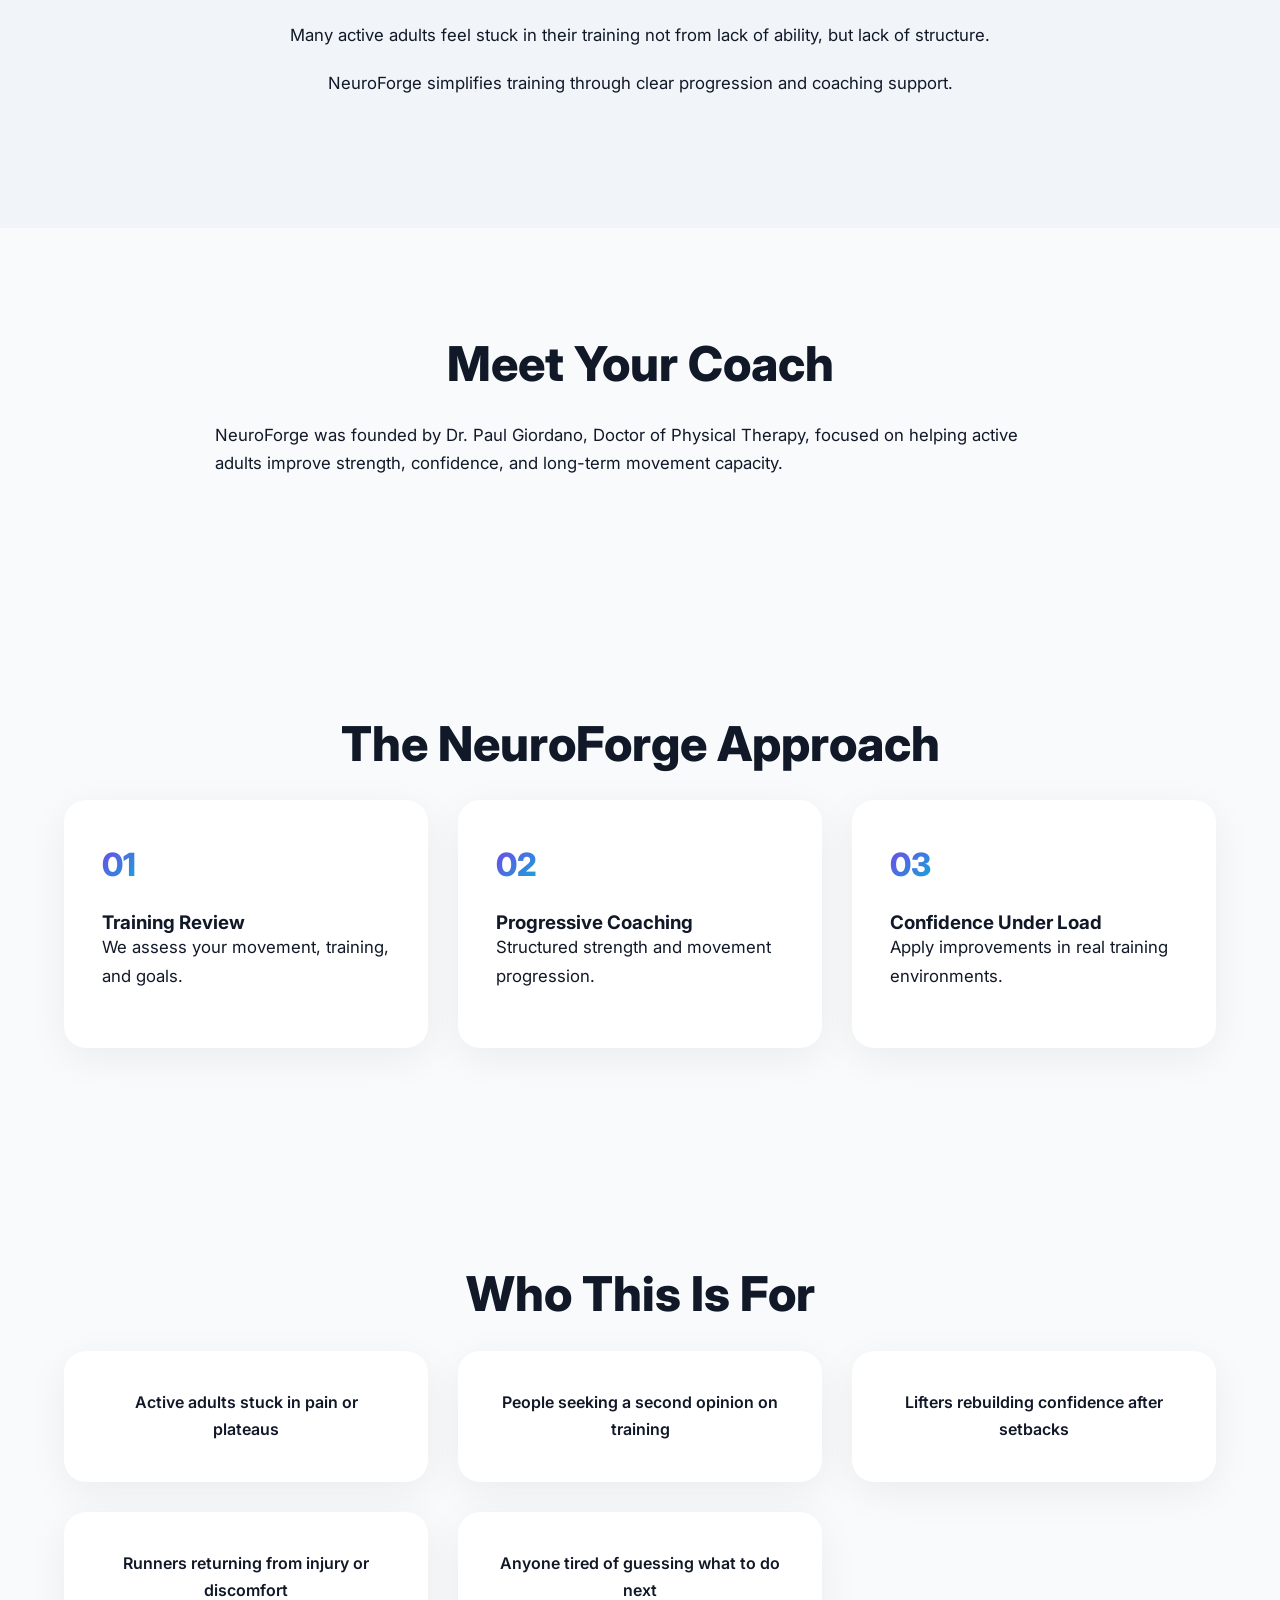
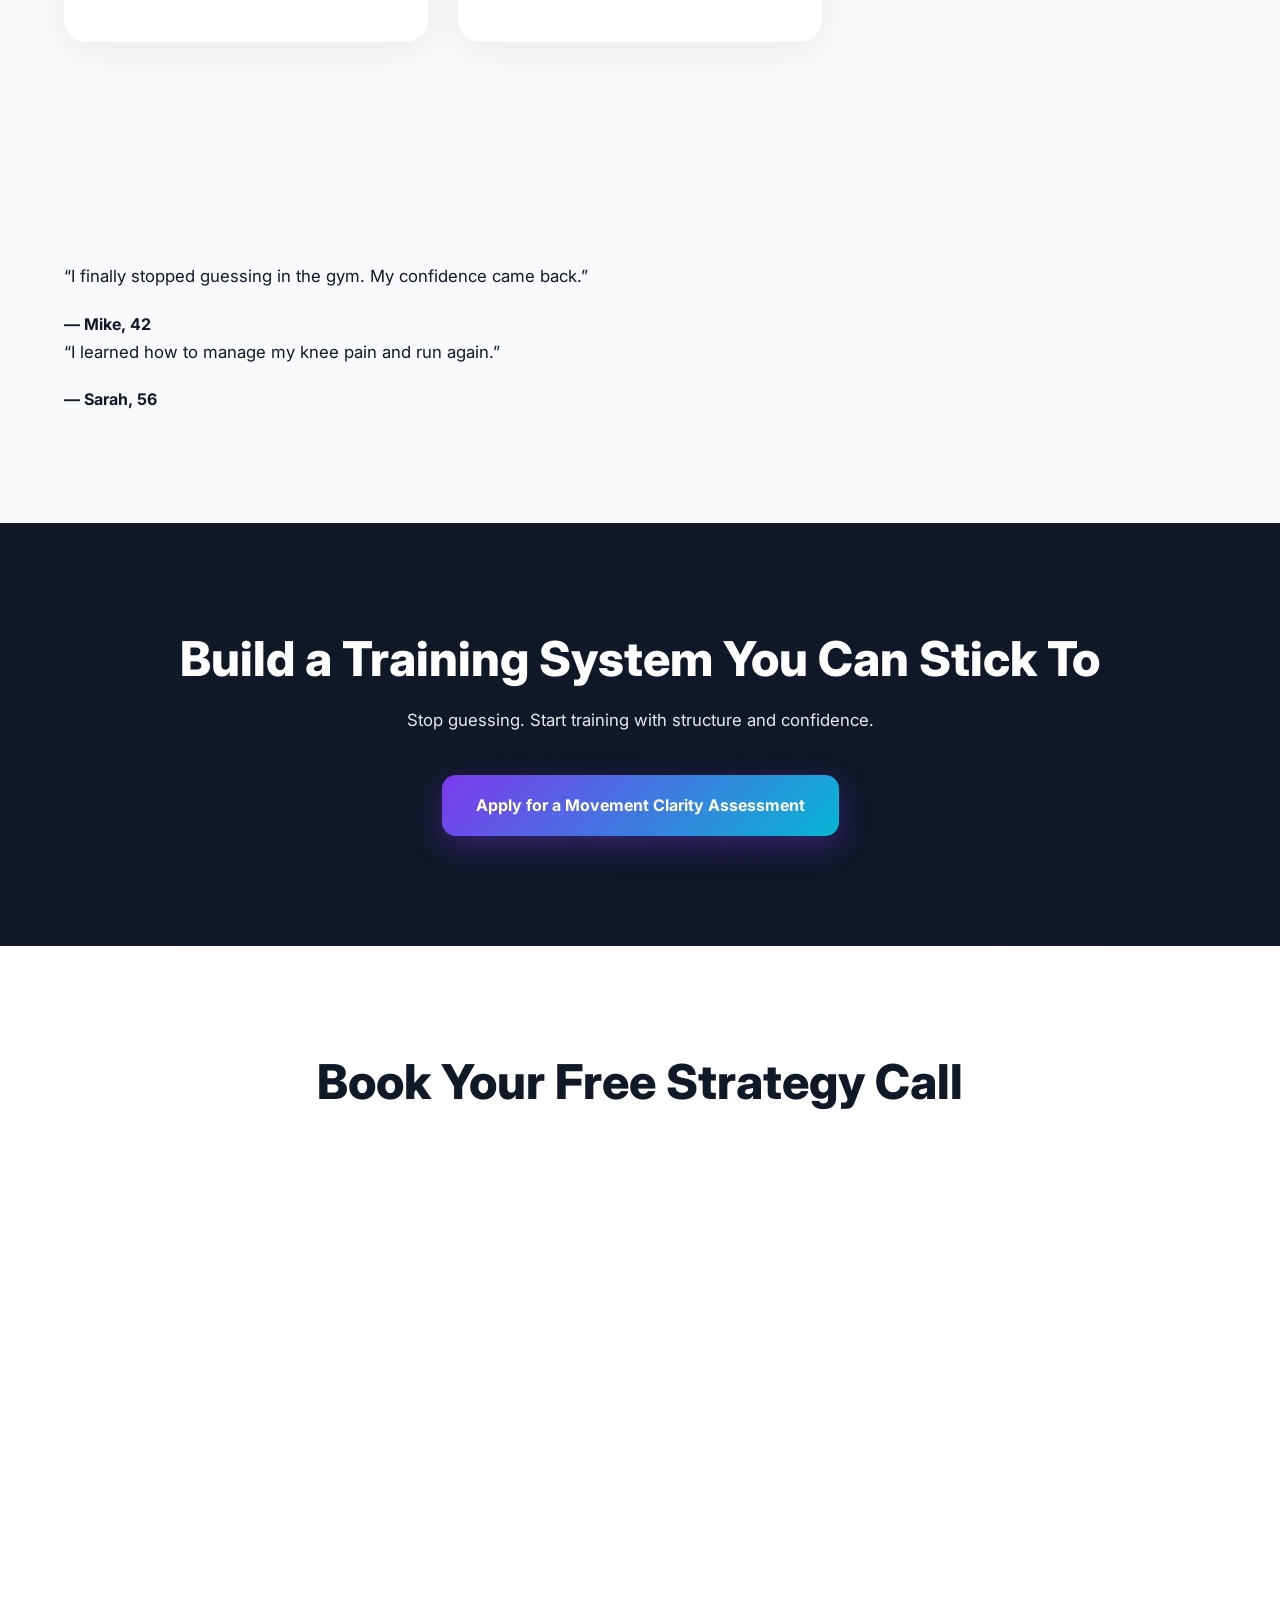
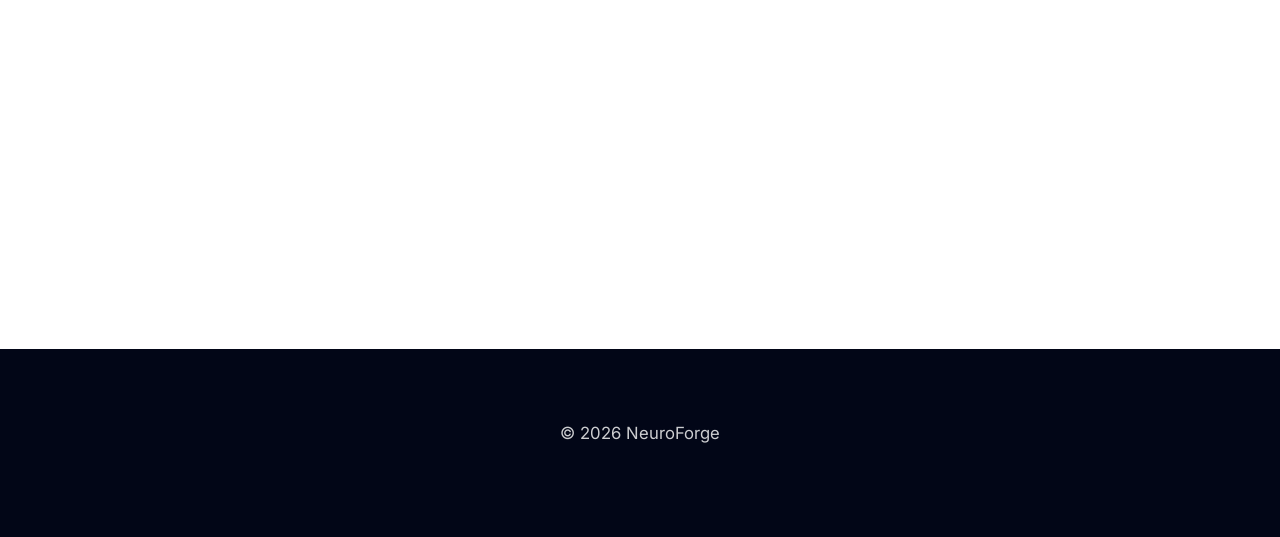
==== commit 6cb6053a: "Add Quiz link to navigation menu" ====
--- a/index.html
+++ b/index.html
@@ -38,6 +38,7 @@
     <li><a href="#about">About</a></li>
     <li><a href="#method">Method</a></li>
     <li><a href="#results">Who It's For</a></li>
+    <li><a href="#neuro-quiz">Quiz</a></li>
     <li><a href="pricing.html">Pricing</a></li>
     <li><a href="blog.html">Blog</a></li>
     <li><a href="#contact">Book Call</a></li>
